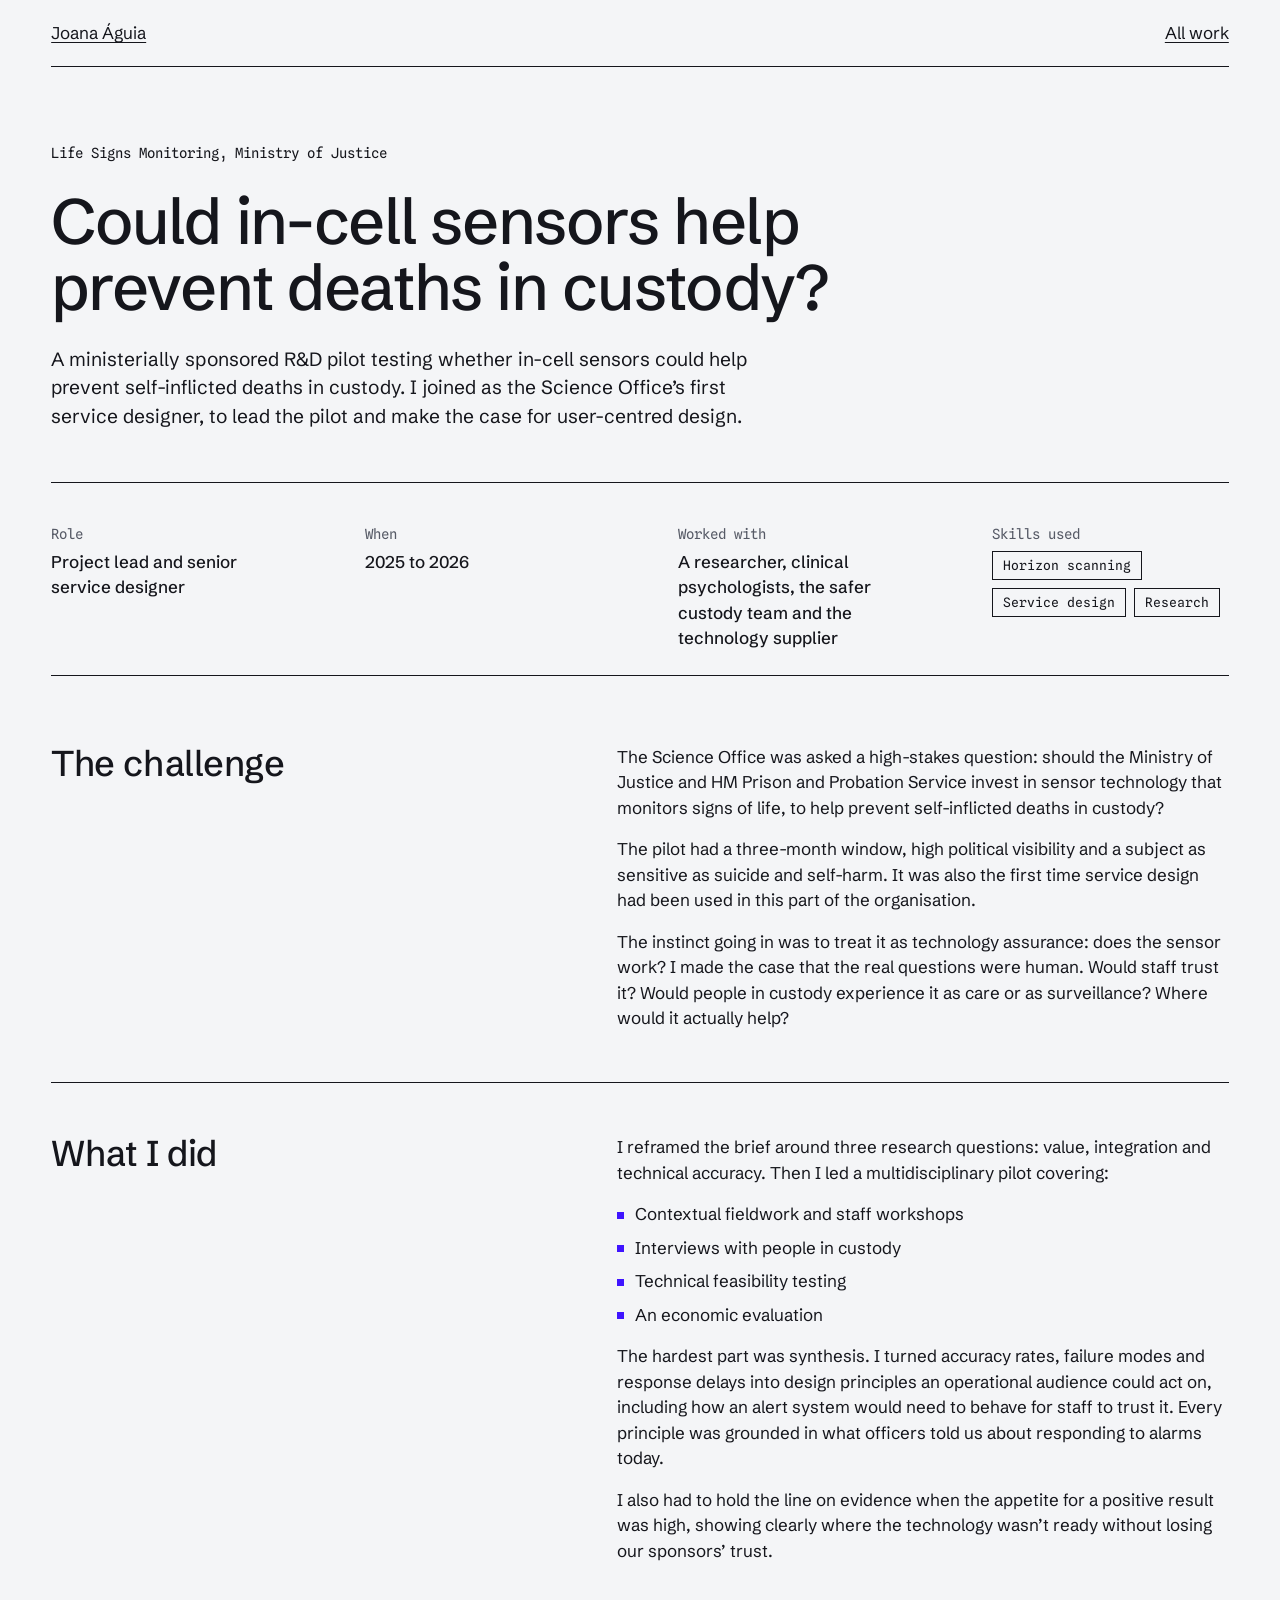
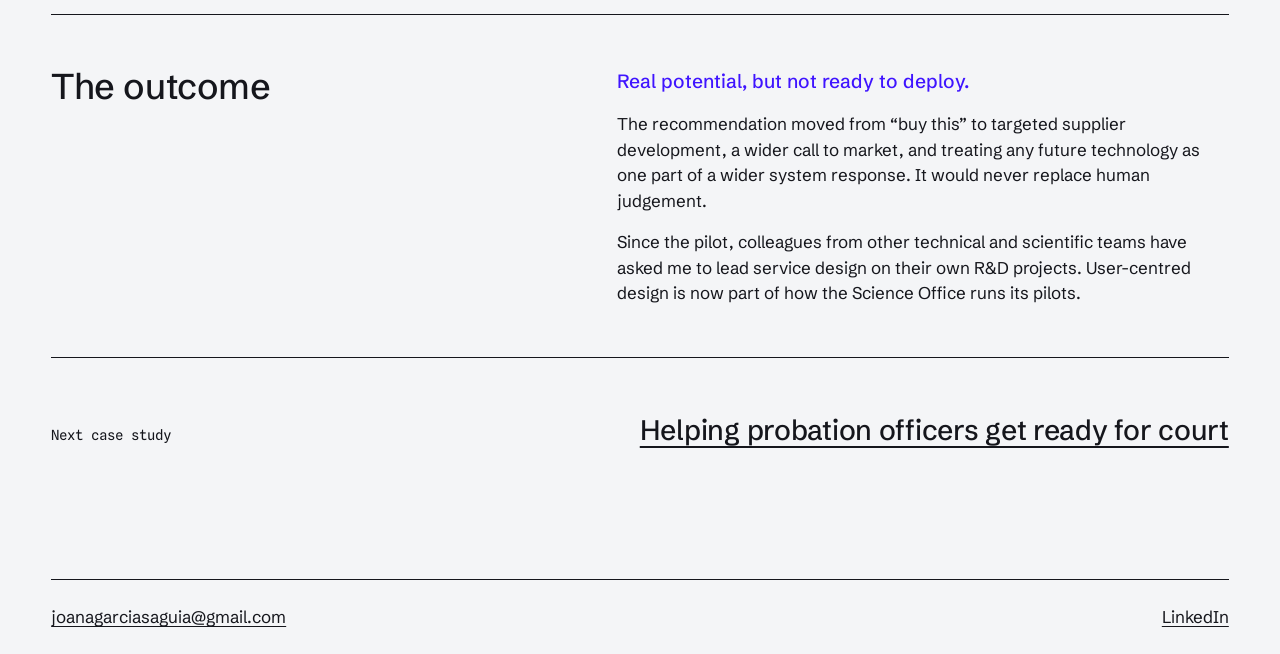
==== life-signs-monitoring.html @ 8d7de617 "Add case study pages and shared stylesheet Co-Authored-By: Claude Opus 5.5 <noreply@anthropic.com> C" ====
<!doctype html>
<html lang="en-GB">
<head>
<meta charset="utf-8">
<meta name="viewport" content="width=device-width, initial-scale=1">
<title>Could in-cell sensors help prevent deaths in custody? | Joana Águia</title>
<meta name="description" content="A ministerially sponsored R&amp;D pilot testing in-cell sensors, and the first service design project in the MoJ Science Office.">
<meta property="og:title" content="Could in-cell sensors help prevent deaths in custody?">
<meta property="og:description" content="A ministerially sponsored R&amp;D pilot testing in-cell sensors, and the first service design project in the MoJ Science Office.">
<meta property="og:type" content="article">
<link rel="icon" href="data:image/svg+xml,%3Csvg xmlns='http://www.w3.org/2000/svg' viewBox='0 0 32 32'%3E%3Crect width='32' height='32' fill='%233f14ff'/%3E%3Cpath d='M6 26 16 6l10 20' fill='none' stroke='white' stroke-width='3'/%3E%3C/svg%3E">
<link rel="preconnect" href="https://fonts.googleapis.com">
<link rel="preconnect" href="https://fonts.gstatic.com" crossorigin>
<link href="https://fonts.googleapis.com/css2?family=Schibsted+Grotesk:wght@400;500&family=Spline+Sans+Mono:wght@400&display=swap" rel="stylesheet">
<link rel="stylesheet" href="styles.css">
</head>
<body>
<div class="page">
  <nav class="cs-back" aria-label="Main">
    <a href="index.html" class="name">Joana Águia</a>
    <a href="index.html#work">All work</a>
  </nav>

  <main>
    <header class="cs-hero">
      <p class="mono">Life Signs Monitoring, Ministry of Justice</p>
      <h1>Could in-cell sensors help prevent deaths in custody?</h1>
      <p class="lede">A ministerially sponsored R&amp;D pilot testing whether in-cell sensors could help prevent self-inflicted deaths in custody. I joined as the Science Office’s first service designer, to lead the pilot and make the case for user-centred design.</p>
    </header>
    <dl class="facts">
      <div><dt>Role</dt><dd>Project lead and senior service designer</dd></div>
      <div><dt>When</dt><dd>2025 to 2026</dd></div>
      <div><dt>Worked with</dt><dd>A researcher, clinical psychologists, the safer custody team and the technology supplier</dd></div>
      <div><dt>Skills used</dt><dd><ul class="skills"><li>Horizon scanning</li><li>Service design</li><li>Research</li></ul></dd></div>
    </dl>
    <section class="cs-section">
      <h2>The challenge</h2>
      <div class="body">
        <p>The Science Office was asked a high-stakes question: should the Ministry of Justice and HM Prison and Probation Service invest in sensor technology that monitors signs of life, to help prevent self-inflicted deaths in custody?</p>
        <p>The pilot had a three-month window, high political visibility and a subject as sensitive as suicide and self-harm. It was also the first time service design had been used in this part of the organisation.</p>
        <p>The instinct going in was to treat it as technology assurance: does the sensor work? I made the case that the real questions were human. Would staff trust it? Would people in custody experience it as care or as surveillance? Where would it actually help?</p>
      </div>
    </section>
    <section class="cs-section">
      <h2>What I did</h2>
      <div class="body">
        <p>I reframed the brief around three research questions: value, integration and technical accuracy. Then I led a multidisciplinary pilot covering:</p>
        <ul>
          <li>Contextual fieldwork and staff workshops</li>
          <li>Interviews with people in custody</li>
          <li>Technical feasibility testing</li>
          <li>An economic evaluation</li>
        </ul>
        <p>The hardest part was synthesis. I turned accuracy rates, failure modes and response delays into design principles an operational audience could act on, including how an alert system would need to behave for staff to trust it. Every principle was grounded in what officers told us about responding to alarms today.</p>
        <p>I also had to hold the line on evidence when the appetite for a positive result was high, showing clearly where the technology wasn’t ready without losing our sponsors’ trust.</p>
      </div>
    </section>
    <section class="cs-section">
      <h2>The outcome</h2>
      <div class="body">
        <p class="result">Real potential, but not ready to deploy.</p>
        <p>The recommendation moved from “buy this” to targeted supplier development, a wider call to market, and treating any future technology as one part of a wider system response. It would never replace human judgement.</p>
        <p>Since the pilot, colleagues from other technical and scientific teams have asked me to lead service design on their own R&amp;D projects. User-centred design is now part of how the Science Office runs its pilots.</p>
      </div>
    </section>
  </main>

  <nav class="cs-next" aria-label="Next case study">
    <p class="mono">Next case study</p>
    <a href="prepare-a-case-for-sentence.html">Helping probation officers get ready for court</a>
  </nav>

  <footer id="contact">
    <a href="mailto:joanagarciasaguia@gmail.com">joanagarciasaguia@gmail.com</a>
    <a href="https://www.linkedin.com/in/joana-aguia">LinkedIn</a>
  </footer>
</div>
</body>
</html>
---- styles.css ----
/* Thin rules on a cool page and one purple accent. */
:root {
  color-scheme: light;
  --ink: #15161c;
  --muted: #565a66;
  --rule: #c3c6cf;
  --page: #f4f5f7;
  --accent: #3f14ff;
  --white: #ffffff;
  --sans: "Schibsted Grotesk", Arial, sans-serif;
  --mono: "Spline Sans Mono", "Courier New", monospace;
  --gap: clamp(32px, 6vw, 96px);
}
* { box-sizing: border-box; }
html { scroll-behavior: smooth; }
body {
  margin: 0;
  background: var(--page);
  color: var(--ink);
  font: 400 17px/1.5 var(--sans);
}
h1, h2, h3, p, ul, figure { margin: 0; }
ul { padding: 0; list-style: none; }
a { color: inherit; text-underline-offset: .2em; }
a:hover { color: var(--accent); }
:focus-visible { outline: 2px solid var(--accent); outline-offset: 2px; }

.page {
  padding-left: max(clamp(16px, 4vw, 56px), env(safe-area-inset-left, 0px));
  padding-right: max(clamp(16px, 4vw, 56px), env(safe-area-inset-right, 0px));
}
.skip { position: absolute; left: 16px; top: -4rem; background: var(--white); padding: 8px 12px; }
.skip:focus { top: 8px; }

nav.top, footer {
  display: flex; flex-wrap: wrap; justify-content: space-between; gap: 8px 32px;
  padding-block: 20px;
}
nav.top { border-bottom: 1px solid var(--ink); }
nav.top .name { font-weight: 500; }
nav.top ul { display: flex; gap: 24px; }

.hero {
  display: flex; flex-wrap: wrap; align-items: flex-end; gap: 24px var(--gap);
  padding-block: clamp(40px, 6vw, 80px) clamp(32px, 4vw, 56px);
  border-bottom: 1px solid var(--ink);
}
.hero-text { flex: 5 1 420px; min-width: 0; display: flex; flex-direction: column; gap: 24px; }
h1 {
  font-size: clamp(38px, 5vw, 72px); line-height: 1.04; font-weight: 500;
  letter-spacing: -.02em; text-wrap: balance;
}
.hero p { max-width: 34em; }
.horizons { flex: 4 1 340px; min-width: 0; }
.horizons svg { display: block; width: 100%; height: auto; font: 400 13px var(--mono); }
.horizons path { fill: none; stroke-width: 1.5; }
.horizons .axis { stroke: var(--ink); stroke-width: 1; }
.horizons .h1 { stroke: var(--ink); }
.horizons .h2 { stroke: #6b6f7c; }
.horizons .h3 { stroke: var(--accent); stroke-width: 2.5; }
.horizons text { fill: var(--ink); }
.horizons .t2 { fill: var(--muted); }
.horizons .t3 { fill: var(--accent); }
.horizons .h3 { stroke-dasharray: 700; stroke-dashoffset: 700; animation: draw 1.6s .2s cubic-bezier(.3,.7,.2,1) forwards; }
@keyframes draw { to { stroke-dashoffset: 0; } }
.mono { font: 400 14px/1.45 var(--mono); }

/* Lists */
.work article {
  display: flex; flex-wrap: wrap; gap: 12px var(--gap);
  padding-block: clamp(24px, 3vw, 40px);
  border-bottom: 1px solid var(--ink);
}
.work h2, .section-title {
  font-size: clamp(26px, 2.8vw, 40px); line-height: 1.1; font-weight: 500; letter-spacing: -.012em;
}
.work h2 { flex: 5 1 380px; min-width: 0; text-wrap: balance; }
.work .info { flex: 6 1 480px; min-width: 0; display: flex; flex-direction: column; gap: 8px; max-width: 42em; }
.work .result { font-weight: 500; color: var(--accent); }
.skills { display: flex; flex-wrap: wrap; gap: 8px; margin-top: 8px; }
.skills li { font: 400 13px/1 var(--mono); padding: 7px 10px; border: 1px solid var(--ink); }

.block { padding-top: clamp(40px, 6vw, 80px); }
.section-title { margin-bottom: 24px; }
.row {
  display: flex; flex-wrap: wrap; gap: 2px 24px;
  padding-block: 12px;
  border-top: 1px solid var(--rule);
}
.row > :first-child { flex: 1 1 200px; min-width: 0; line-height: 1.7; }
.row > :nth-child(2) { flex: 3 1 320px; min-width: 0; font-size: 17px; font-weight: 500; }
.row > :nth-child(3) { flex: 3 1 320px; min-width: 0; }

footer { margin-top: clamp(40px, 6vw, 80px); border-top: 1px solid var(--ink); padding-block: 24px; }
footer a { overflow-wrap: anywhere; }

@media (prefers-reduced-motion: reduce) {
  html { scroll-behavior: auto; }
  .horizons .h3 { animation: none; stroke-dashoffset: 0; }
}
@media (max-width: 600px) { .horizons svg { font-size: 19px; } }
/* Case study pages */
.work h2 a { text-decoration: none; }
.work h2 a:hover { color: var(--accent); text-decoration: underline; text-decoration-thickness: 1px; }
.read-more { font-weight: 500; margin-top: 6px; }

.cs-back { padding-block: 20px; border-bottom: 1px solid var(--ink); display: flex; flex-wrap: wrap; justify-content: space-between; gap: 8px 32px; }
.cs-hero { padding-block: clamp(40px, 6vw, 80px) clamp(32px, 4vw, 56px); display: flex; flex-direction: column; gap: 24px; border-bottom: 1px solid var(--ink); }
.cs-hero h1 { max-width: 16em; }
.cs-hero .lede { font-size: clamp(18px, 1.5vw, 21px); max-width: 38em; }
.facts { display: grid; grid-template-columns: repeat(auto-fit, minmax(min(100%, 220px), 1fr)); gap: 20px var(--gap); padding-block: 24px; border-bottom: 1px solid var(--ink); }
.facts dt { font: 400 14px/1.45 var(--mono); color: var(--muted); }
.facts dd { margin: 4px 0 0; font-weight: 500; }
.facts .skills { margin-top: 6px; }
.cs-section { display: flex; flex-wrap: wrap; gap: 12px var(--gap); padding-block: clamp(32px, 4vw, 56px); border-bottom: 1px solid var(--ink); }
.cs-section h2 { flex: 5 1 380px; min-width: 0; font-size: clamp(26px, 2.8vw, 40px); line-height: 1.1; font-weight: 500; letter-spacing: -.012em; }
.cs-section .body { flex: 6 1 480px; min-width: 0; max-width: 42em; display: flex; flex-direction: column; gap: 16px; }
.cs-section .body ul { display: flex; flex-direction: column; gap: 8px; }
.cs-section .body li { padding-left: 18px; position: relative; }
.cs-section .body li::before { content: ""; position: absolute; left: 0; top: .62em; width: 7px; height: 7px; background: var(--accent); }
.cs-section .body .result { font-weight: 500; color: var(--accent); font-size: clamp(18px, 1.5vw, 21px); }
.cs-next { display: flex; flex-wrap: wrap; justify-content: space-between; align-items: baseline; gap: 8px 32px; padding-block: clamp(32px, 4vw, 56px); }
.cs-next a { font-size: clamp(22px, 2.2vw, 30px); font-weight: 500; letter-spacing: -.01em; }
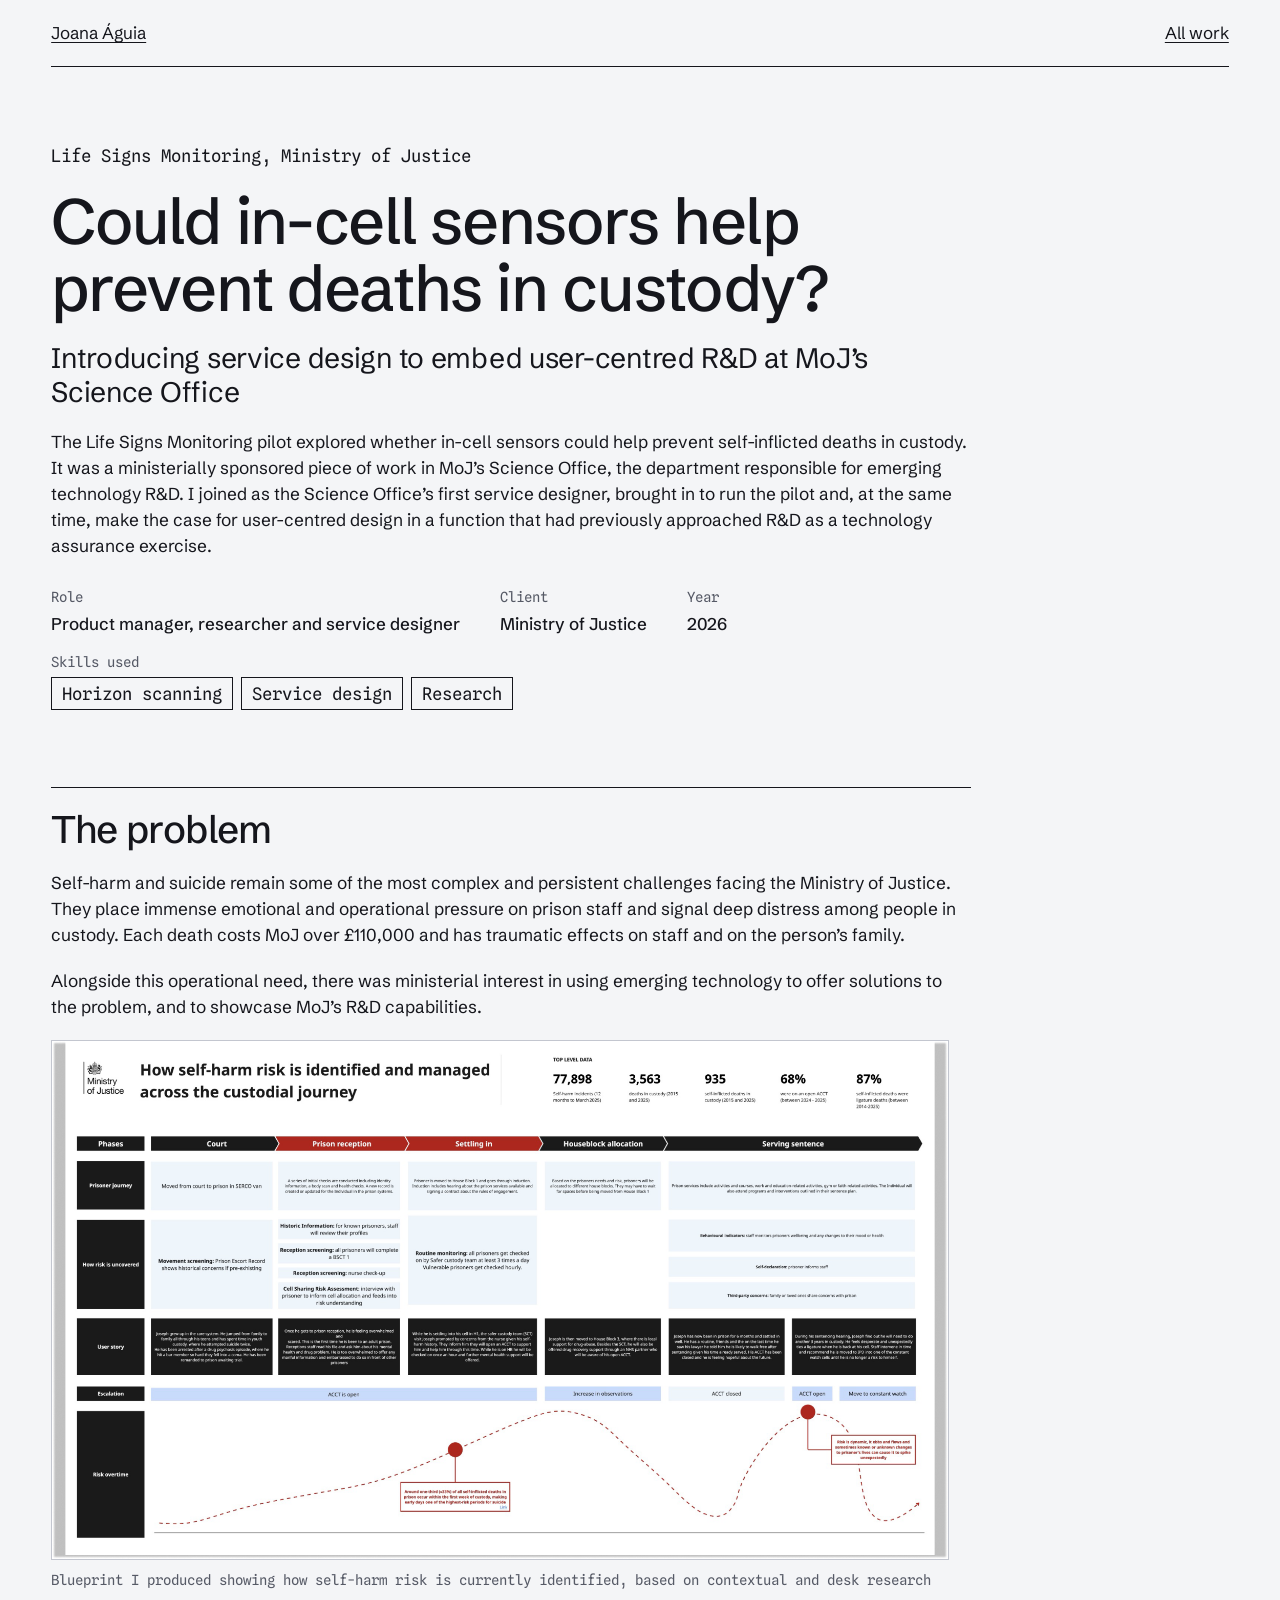
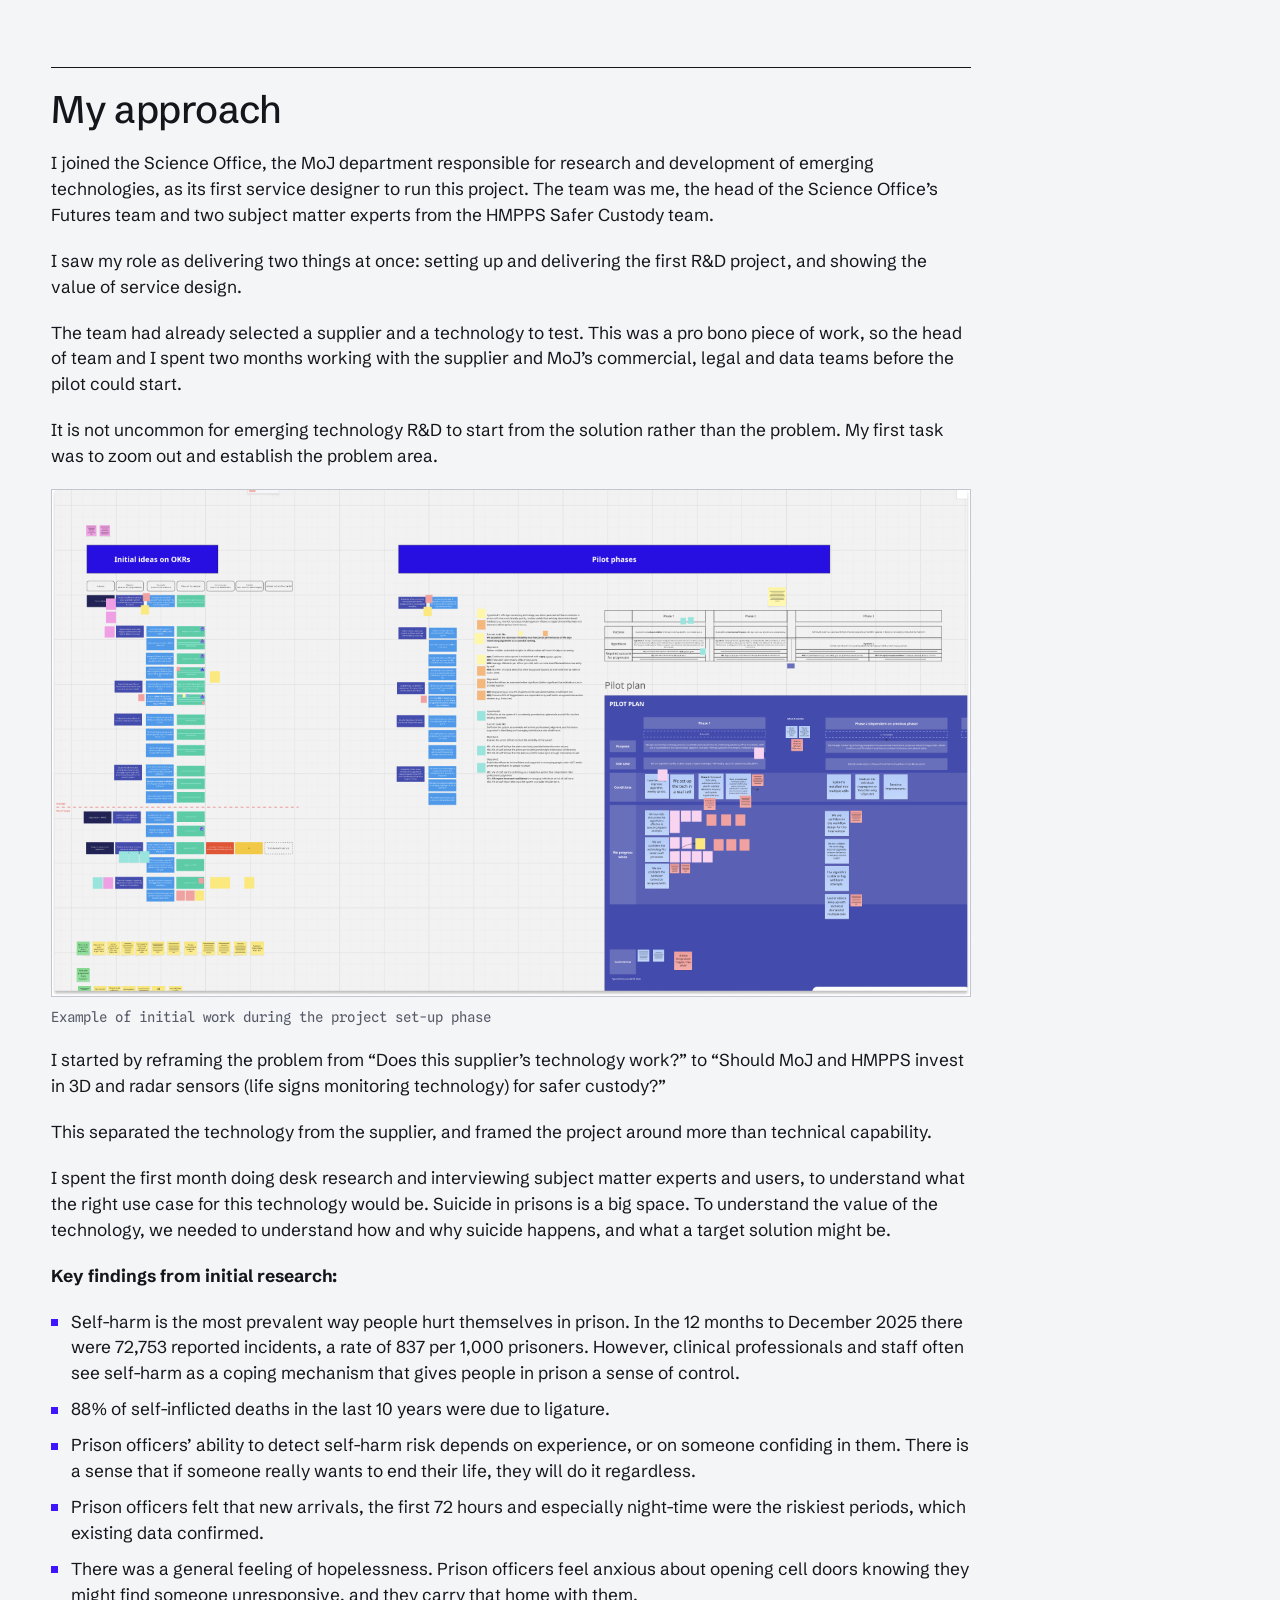
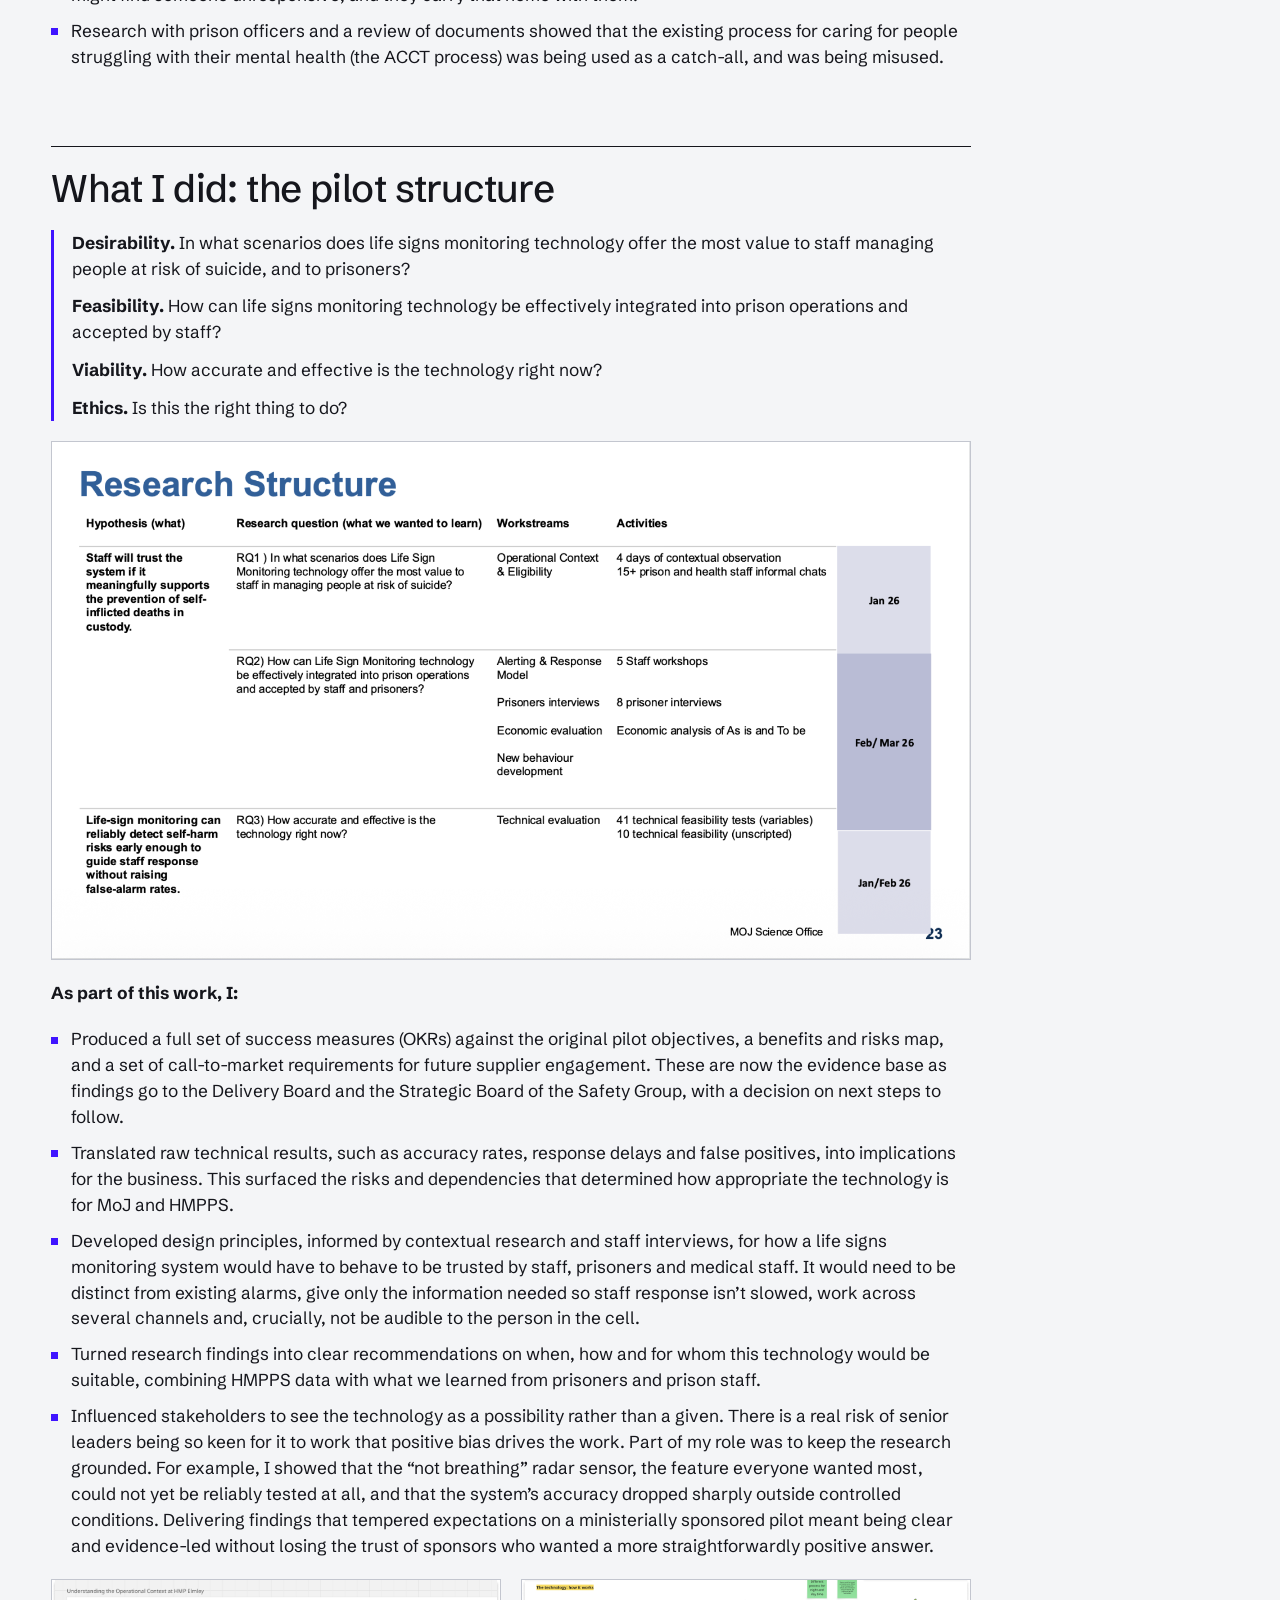
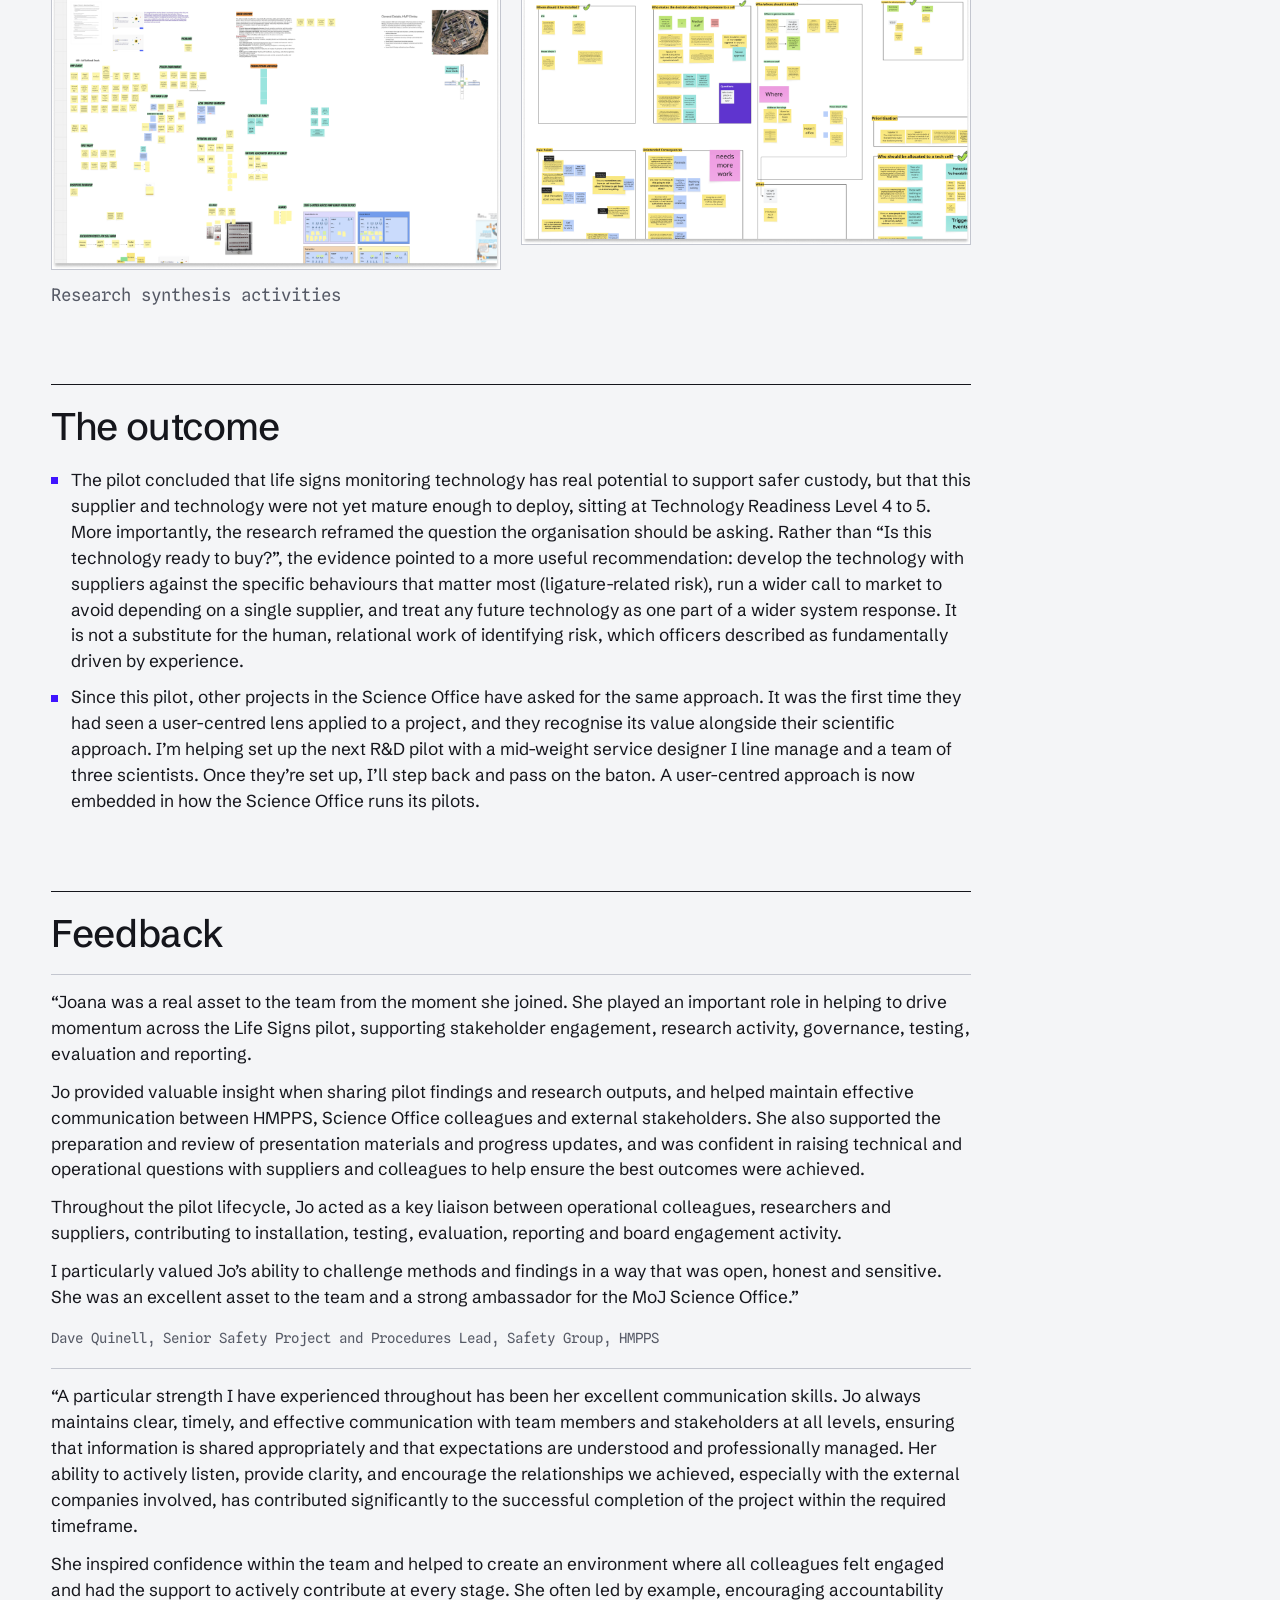
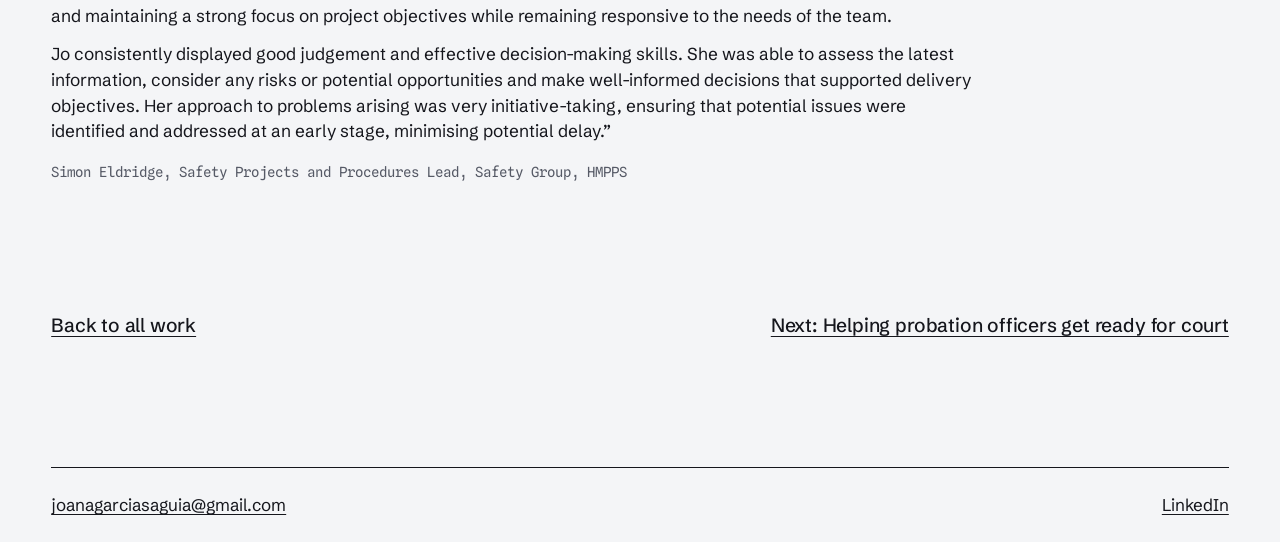
==== commit 56e64e89: "Add Life Signs Monitoring case study and update homepage line Co-Authored-By: Claude Opus 5.5 <norep" ====
--- a/life-signs-monitoring.html
+++ b/life-signs-monitoring.html
@@ -4,9 +4,9 @@
 <meta charset="utf-8">
 <meta name="viewport" content="width=device-width, initial-scale=1">
 <title>Could in-cell sensors help prevent deaths in custody? | Joana Águia</title>
-<meta name="description" content="A ministerially sponsored R&amp;D pilot testing in-cell sensors, and the first service design project in the MoJ Science Office.">
+<meta name="description" content="Introducing service design to embed user-centred R&D at the Ministry of Justice’s Science Office, through the Life Signs Monitoring pilot.">
 <meta property="og:title" content="Could in-cell sensors help prevent deaths in custody?">
-<meta property="og:description" content="A ministerially sponsored R&amp;D pilot testing in-cell sensors, and the first service design project in the MoJ Science Office.">
+<meta property="og:description" content="Introducing service design to embed user-centred R&D at MoJ’s Science Office.">
 <meta property="og:type" content="article">
 <link rel="icon" href="data:image/svg+xml,%3Csvg xmlns='http://www.w3.org/2000/svg' viewBox='0 0 32 32'%3E%3Crect width='32' height='32' fill='%233f14ff'/%3E%3Cpath d='M6 26 16 6l10 20' fill='none' stroke='white' stroke-width='3'/%3E%3C/svg%3E">
 <link rel="preconnect" href="https://fonts.googleapis.com">
@@ -21,53 +21,113 @@
     <a href="index.html#work">All work</a>
   </nav>
 
-  <main>
-    <header class="cs-hero">
+  <main class="flow">
+    <header class="flow-intro">
       <p class="mono">Life Signs Monitoring, Ministry of Justice</p>
       <h1>Could in-cell sensors help prevent deaths in custody?</h1>
-      <p class="lede">A ministerially sponsored R&amp;D pilot testing whether in-cell sensors could help prevent self-inflicted deaths in custody. I joined as the Science Office’s first service designer, to lead the pilot and make the case for user-centred design.</p>
+      <p class="subtitle">Introducing service design to embed user-centred R&amp;D at MoJ’s Science Office</p>
+      <p>The Life Signs Monitoring pilot explored whether in-cell sensors could help prevent self-inflicted deaths in custody. It was a ministerially sponsored piece of work in MoJ’s Science Office, the department responsible for emerging technology R&amp;D. I joined as the Science Office’s first service designer, brought in to run the pilot and, at the same time, make the case for user-centred design in a function that had previously approached R&amp;D as a technology assurance exercise.</p>
+      <dl class="flow-facts">
+        <div><dt>Role</dt><dd>Product manager, researcher and service designer</dd></div>
+        <div><dt>Client</dt><dd>Ministry of Justice</dd></div>
+        <div><dt>Year</dt><dd>2026</dd></div>
+        <div><dt>Skills used</dt><dd><ul class="skills"><li>Horizon scanning</li><li>Service design</li><li>Research</li></ul></dd></div>
+      </dl>
     </header>
-    <dl class="facts">
-      <div><dt>Role</dt><dd>Project lead and senior service designer</dd></div>
-      <div><dt>When</dt><dd>2025 to 2026</dd></div>
-      <div><dt>Worked with</dt><dd>A researcher, clinical psychologists, the safer custody team and the technology supplier</dd></div>
-      <div><dt>Skills used</dt><dd><ul class="skills"><li>Horizon scanning</li><li>Service design</li><li>Research</li></ul></dd></div>
-    </dl>
-    <section class="cs-section">
-      <h2>The challenge</h2>
-      <div class="body">
-        <p>The Science Office was asked a high-stakes question: should the Ministry of Justice and HM Prison and Probation Service invest in sensor technology that monitors signs of life, to help prevent self-inflicted deaths in custody?</p>
-        <p>The pilot had a three-month window, high political visibility and a subject as sensitive as suicide and self-harm. It was also the first time service design had been used in this part of the organisation.</p>
-        <p>The instinct going in was to treat it as technology assurance: does the sensor work? I made the case that the real questions were human. Would staff trust it? Would people in custody experience it as care or as surveillance? Where would it actually help?</p>
+
+    <section>
+      <h2>The problem</h2>
+      <p>Self-harm and suicide remain some of the most complex and persistent challenges facing the Ministry of Justice. They place immense emotional and operational pressure on prison staff and signal deep distress among people in custody. Each death costs MoJ over £110,000 and has traumatic effects on staff and on the person’s family.</p>
+      <p>Alongside this operational need, there was ministerial interest in using emerging technology to offer solutions to the problem, and to showcase MoJ’s R&amp;D capabilities.</p>
+      <figure class="cs-figure">
+        <a href="images/life-signs/risk-blueprint.png"><img src="images/life-signs/risk-blueprint.png" width="1750" height="1012" alt="A service blueprint titled How self-harm risk is identified and managed across the custodial journey. It follows five phases, from court to serving a sentence, with rows for the prisoner journey, how risk is uncovered, a user story, escalation and a curve showing how risk rises and falls over time. Headline figures include 77,898 self-harm incidents in a year and 87% of self-inflicted deaths being ligature deaths."></a>
+        <figcaption>Blueprint I produced showing how self-harm risk is currently identified, based on contextual and desk research</figcaption>
+      </figure>
+    </section>
+
+    <section>
+      <h2>My approach</h2>
+      <p>I joined the Science Office, the MoJ department responsible for research and development of emerging technologies, as its first service designer to run this project. The team was me, the head of the Science Office’s Futures team and two subject matter experts from the HMPPS Safer Custody team.</p>
+      <p>I saw my role as delivering two things at once: setting up and delivering the first R&amp;D project, and showing the value of service design.</p>
+      <p>The team had already selected a supplier and a technology to test. This was a pro bono piece of work, so the head of team and I spent two months working with the supplier and MoJ’s commercial, legal and data teams before the pilot could start.</p>
+      <p>It is not uncommon for emerging technology R&amp;D to start from the solution rather than the problem. My first task was to zoom out and establish the problem area.</p>
+      <figure class="cs-figure">
+        <a href="images/life-signs/project-setup.png"><img src="images/life-signs/project-setup.png" width="1378" height="759" loading="lazy" alt="A Miro board with early ideas on OKRs, the pilot phases set out as purpose, hypothesis and required outcomes, and a pilot plan on a blue background."></a>
+        <figcaption>Example of initial work during the project set-up phase</figcaption>
+      </figure>
+      <p>I started by reframing the problem from “Does this supplier’s technology work?” to “Should MoJ and HMPPS invest in 3D and radar sensors (life signs monitoring technology) for safer custody?”</p>
+      <p>This separated the technology from the supplier, and framed the project around more than technical capability.</p>
+      <p>I spent the first month doing desk research and interviewing subject matter experts and users, to understand what the right use case for this technology would be. Suicide in prisons is a big space. To understand the value of the technology, we needed to understand how and why suicide happens, and what a target solution might be.</p>
+      <p><strong>Key findings from initial research:</strong></p>
+      <ul class="squares">
+        <li>Self-harm is the most prevalent way people hurt themselves in prison. In the 12 months to December 2025 there were 72,753 reported incidents, a rate of 837 per 1,000 prisoners. However, clinical professionals and staff often see self-harm as a coping mechanism that gives people in prison a sense of control.</li>
+        <li>88% of self-inflicted deaths in the last 10 years were due to ligature.</li>
+        <li>Prison officers’ ability to detect self-harm risk depends on experience, or on someone confiding in them. There is a sense that if someone really wants to end their life, they will do it regardless.</li>
+        <li>Prison officers felt that new arrivals, the first 72 hours and especially night-time were the riskiest periods, which existing data confirmed.</li>
+        <li>There was a general feeling of hopelessness. Prison officers feel anxious about opening cell doors knowing they might find someone unresponsive, and they carry that home with them.</li>
+        <li>Research with prison officers and a review of documents showed that the existing process for caring for people struggling with their mental health (the ACCT process) was being used as a catch-all, and was being misused.</li>
+      </ul>
+    </section>
+
+    <section>
+      <h2>What I did: the pilot structure</h2>
+      <div class="pillars">
+        <p><strong>Desirability.</strong> In what scenarios does life signs monitoring technology offer the most value to staff managing people at risk of suicide, and to prisoners?</p>
+        <p><strong>Feasibility.</strong> How can life signs monitoring technology be effectively integrated into prison operations and accepted by staff?</p>
+        <p><strong>Viability.</strong> How accurate and effective is the technology right now?</p>
+        <p><strong>Ethics.</strong> Is this the right thing to do?</p>
       </div>
+      <figure class="cs-figure">
+        <a href="images/life-signs/research-structure.png"><img src="images/life-signs/research-structure.png" width="1633" height="920" loading="lazy" alt="A slide titled Research Structure, mapping two hypotheses to three research questions, workstreams and activities. Activities included 4 days of contextual observation, 15 or more informal chats with prison and health staff, 5 staff workshops, 8 prisoner interviews, an economic analysis and 51 technical feasibility tests, running from January to March 2026."></a>
+      </figure>
+      <p><strong>As part of this work, I:</strong></p>
+      <ul class="squares">
+        <li>Produced a full set of success measures (OKRs) against the original pilot objectives, a benefits and risks map, and a set of call-to-market requirements for future supplier engagement. These are now the evidence base as findings go to the Delivery Board and the Strategic Board of the Safety Group, with a decision on next steps to follow.</li>
+        <li>Translated raw technical results, such as accuracy rates, response delays and false positives, into implications for the business. This surfaced the risks and dependencies that determined how appropriate the technology is for MoJ and HMPPS.</li>
+        <li>Developed design principles, informed by contextual research and staff interviews, for how a life signs monitoring system would have to behave to be trusted by staff, prisoners and medical staff. It would need to be distinct from existing alarms, give only the information needed so staff response isn’t slowed, work across several channels and, crucially, not be audible to the person in the cell.</li>
+        <li>Turned research findings into clear recommendations on when, how and for whom this technology would be suitable, combining HMPPS data with what we learned from prisoners and prison staff.</li>
+        <li>Influenced stakeholders to see the technology as a possibility rather than a given. There is a real risk of senior leaders being so keen for it to work that positive bias drives the work. Part of my role was to keep the research grounded. For example, I showed that the “not breathing” radar sensor, the feature everyone wanted most, could not yet be reliably tested at all, and that the system’s accuracy dropped sharply outside controlled conditions. Delivering findings that tempered expectations on a ministerially sponsored pilot meant being clear and evidence-led without losing the trust of sponsors who wanted a more straightforwardly positive answer.</li>
+      </ul>
+      <div class="figure-pair">
+        <figure class="cs-figure">
+          <a href="images/life-signs/synthesis-operational-context.png"><img src="images/life-signs/synthesis-operational-context.png" width="623" height="402" loading="lazy" alt="A research board titled Understanding the operational context, with clusters of sticky notes about self-harm, night shifts, escalation and house blocks."></a>
+        </figure>
+        <figure class="cs-figure">
+          <a href="images/life-signs/synthesis-technology.png"><img src="images/life-signs/synthesis-technology.png" width="679" height="401" loading="lazy" alt="A research board titled The technology: how it works, with sections on where it should be installed, who decides on moving someone, who it should notify, pain points and unintended consequences."></a>
+        </figure>
+      </div>
+      <p class="mono figure-note">Research synthesis activities</p>
     </section>
-    <section class="cs-section">
-      <h2>What I did</h2>
-      <div class="body">
-        <p>I reframed the brief around three research questions: value, integration and technical accuracy. Then I led a multidisciplinary pilot covering:</p>
-        <ul>
-          <li>Contextual fieldwork and staff workshops</li>
-          <li>Interviews with people in custody</li>
-          <li>Technical feasibility testing</li>
-          <li>An economic evaluation</li>
-        </ul>
-        <p>The hardest part was synthesis. I turned accuracy rates, failure modes and response delays into design principles an operational audience could act on, including how an alert system would need to behave for staff to trust it. Every principle was grounded in what officers told us about responding to alarms today.</p>
-        <p>I also had to hold the line on evidence when the appetite for a positive result was high, showing clearly where the technology wasn’t ready without losing our sponsors’ trust.</p>
-      </div>
+
+    <section>
+      <h2>The outcome</h2>
+      <ul class="squares">
+        <li>The pilot concluded that life signs monitoring technology has real potential to support safer custody, but that this supplier and technology were not yet mature enough to deploy, sitting at Technology Readiness Level 4 to 5. More importantly, the research reframed the question the organisation should be asking. Rather than “Is this technology ready to buy?”, the evidence pointed to a more useful recommendation: develop the technology with suppliers against the specific behaviours that matter most (ligature-related risk), run a wider call to market to avoid depending on a single supplier, and treat any future technology as one part of a wider system response. It is not a substitute for the human, relational work of identifying risk, which officers described as fundamentally driven by experience.</li>
+        <li>Since this pilot, other projects in the Science Office have asked for the same approach. It was the first time they had seen a user-centred lens applied to a project, and they recognise its value alongside their scientific approach. I’m helping set up the next R&amp;D pilot with a mid-weight service designer I line manage and a team of three scientists. Once they’re set up, I’ll step back and pass on the baton. A user-centred approach is now embedded in how the Science Office runs its pilots.</li>
+      </ul>
     </section>
-    <section class="cs-section">
-      <h2>The outcome</h2>
-      <div class="body">
-        <p class="result">Real potential, but not ready to deploy.</p>
-        <p>The recommendation moved from “buy this” to targeted supplier development, a wider call to market, and treating any future technology as one part of a wider system response. It would never replace human judgement.</p>
-        <p>Since the pilot, colleagues from other technical and scientific teams have asked me to lead service design on their own R&amp;D projects. User-centred design is now part of how the Science Office runs its pilots.</p>
-      </div>
+
+    <section>
+      <h2>Feedback</h2>
+      <blockquote class="quote">
+        <p>“Joana was a real asset to the team from the moment she joined. She played an important role in helping to drive momentum across the Life Signs pilot, supporting stakeholder engagement, research activity, governance, testing, evaluation and reporting.</p>
+        <p>Jo provided valuable insight when sharing pilot findings and research outputs, and helped maintain effective communication between HMPPS, Science Office colleagues and external stakeholders. She also supported the preparation and review of presentation materials and progress updates, and was confident in raising technical and operational questions with suppliers and colleagues to help ensure the best outcomes were achieved.</p>
+        <p>Throughout the pilot lifecycle, Jo acted as a key liaison between operational colleagues, researchers and suppliers, contributing to installation, testing, evaluation, reporting and board engagement activity.</p>
+        <p>I particularly valued Jo’s ability to challenge methods and findings in a way that was open, honest and sensitive. She was an excellent asset to the team and a strong ambassador for the MoJ Science Office.”</p>
+        <cite>Dave Quinell, Senior Safety Project and Procedures Lead, Safety Group, HMPPS</cite>
+      </blockquote>
+      <blockquote class="quote">
+        <p>“A particular strength I have experienced throughout has been her excellent communication skills. Jo always maintains clear, timely, and effective communication with team members and stakeholders at all levels, ensuring that information is shared appropriately and that expectations are understood and professionally managed. Her ability to actively listen, provide clarity, and encourage the relationships we achieved, especially with the external companies involved, has contributed significantly to the successful completion of the project within the required timeframe.</p>
+        <p>She inspired confidence within the team and helped to create an environment where all colleagues felt engaged and had the support to actively contribute at every stage. She often led by example, encouraging accountability and maintaining a strong focus on project objectives while remaining responsive to the needs of the team.</p>
+        <p>Jo consistently displayed good judgement and effective decision-making skills. She was able to assess the latest information, consider any risks or potential opportunities and make well-informed decisions that supported delivery objectives. Her approach to problems arising was very initiative-taking, ensuring that potential issues were identified and addressed at an early stage, minimising potential delay.”</p>
+        <cite>Simon Eldridge, Safety Projects and Procedures Lead, Safety Group, HMPPS</cite>
+      </blockquote>
     </section>
   </main>
 
   <nav class="cs-next" aria-label="Next case study">
-    <p class="mono">Next case study</p>
-    <a href="prepare-a-case-for-sentence.html">Helping probation officers get ready for court</a>
+    <a href="index.html#work">Back to all work</a>
+    <a href="prepare-a-case-for-sentence.html">Next: Helping probation officers get ready for court</a>
   </nav>
 
   <footer id="contact">
@@ -75,5 +135,30 @@
     <a href="https://www.linkedin.com/in/joana-aguia">LinkedIn</a>
   </footer>
 </div>
+
+<dialog class="lightbox" id="lightbox" aria-label="Enlarged image">
+  <button type="button" class="lightbox-close" aria-label="Close image">×</button>
+  <img alt="">
+  <p class="lightbox-caption mono"></p>
+</dialog>
+<script>
+(function () {
+  var box = document.getElementById('lightbox');
+  if (!box || !box.showModal) return; // older browsers just open the image
+  var img = box.querySelector('img'), cap = box.querySelector('.lightbox-caption');
+  document.querySelectorAll('.cs-figure a').forEach(function (a) {
+    a.addEventListener('click', function (e) {
+      e.preventDefault();
+      var fc = a.closest('figure').querySelector('figcaption');
+      img.src = a.getAttribute('href'); img.alt = a.querySelector('img').alt;
+      cap.textContent = fc ? fc.textContent : '';
+      box.showModal();
+    });
+  });
+  box.querySelector('.lightbox-close').addEventListener('click', function () { box.close(); });
+  box.addEventListener('click', function (e) { if (e.target === box) box.close(); });
+  box.addEventListener('close', function () { img.removeAttribute('src'); });
+})();
+</script>
 </body>
 </html>
--- a/styles.css
+++ b/styles.css
@@ -121,3 +121,68 @@
 .cs-section .body .result { font-weight: 500; color: var(--accent); font-size: clamp(18px, 1.5vw, 21px); }
 .cs-next { display: flex; flex-wrap: wrap; justify-content: space-between; align-items: baseline; gap: 8px 32px; padding-block: clamp(32px, 4vw, 56px); }
 .cs-next a { font-size: clamp(22px, 2.2vw, 30px); font-weight: 500; letter-spacing: -.01em; }
+/* Case study figures and callouts */
+.cs-figure { flex: 1 1 100%; min-width: 0; display: flex; flex-direction: column; gap: 10px; }
+.cs-figure img { display: block; width: auto; max-width: min(100%, 680px); max-height: 460px; object-fit: contain; cursor: zoom-in; height: auto; border: 1px solid var(--rule); background: var(--white); }
+.cs-figure figcaption { font: 400 14px/1.45 var(--mono); color: var(--muted); }
+.cs-figure a { display: block; }
+.cs-figure.hero-shot { padding-block: clamp(24px, 3vw, 40px) 0; border-bottom: 0; }
+.figure-row { flex: 1 1 100%; display: grid; grid-template-columns: repeat(auto-fit, minmax(min(100%, 300px), 1fr)); gap: 20px; align-items: start; }
+.figure-row.three { grid-template-columns: repeat(auto-fit, minmax(min(100%, 220px), 1fr)); }
+.callout { border-left: 3px solid var(--accent); padding: 4px 0 4px 18px; font-size: clamp(19px, 1.6vw, 22px); font-weight: 500; }
+.callout .label { display: block; font: 400 14px/1.45 var(--mono); color: var(--muted); font-weight: 400; margin-bottom: 4px; }
+.cs-section .body ol { padding-left: 1.4em; display: flex; flex-direction: column; gap: 8px; }
+.quote { margin: 0; border-top: 1px solid var(--rule); padding-top: 14px; }
+.quote p { font-size: clamp(18px, 1.5vw, 21px); }
+.quote cite { display: block; margin-top: 6px; font: 400 14px/1.45 var(--mono); font-style: normal; color: var(--muted); }
+.cs-section .spacer { flex: 5 1 380px; min-width: 0; }
+@media (max-width: 900px) { .cs-section .spacer { display: none; } }
+.figure-row .cs-figure img { max-height: 340px; }
+.figure-row.three .cs-figure img { max-height: 280px; }
+.cs-figure.hero-shot img { max-width: min(100%, 860px); max-height: 600px; }
+
+/* Enlarged image overlay */
+.lightbox { padding: 0; border: 0; background: transparent; max-width: none; max-height: none; width: 100%; height: 100%; }
+.lightbox::backdrop { background: rgba(21, 22, 28, .88); }
+.lightbox[open] { display: flex; flex-direction: column; align-items: center; justify-content: center; gap: 12px; }
+.lightbox img { max-width: calc(100vw - 32px); max-height: calc(100vh - 120px); background: var(--white); }
+.lightbox-caption { color: var(--white); text-align: center; padding-inline: 16px; }
+.lightbox-close {
+  position: fixed; top: max(12px, env(safe-area-inset-top, 0px)); right: max(12px, env(safe-area-inset-right, 0px));
+  width: 48px; height: 48px; border: 1px solid var(--white); background: var(--ink); color: var(--white);
+  font: 400 30px/1 var(--sans); cursor: pointer;
+}
+.lightbox-close:hover { background: var(--accent); }
+.lightbox-close:focus-visible { outline: 3px solid var(--white); outline-offset: 2px; }
+
+/* Single-column case study layout, following the Figma file */
+.flow { max-width: 920px; display: flex; flex-direction: column; gap: clamp(48px, 6vw, 80px); padding-block: clamp(40px, 6vw, 80px); }
+.flow section, .flow-intro { display: flex; flex-direction: column; gap: 20px; }
+.flow p, .flow li { font-size: clamp(17px, 1.35vw, 19px); }
+.flow h1 { max-width: 16em; }
+.flow .subtitle { font-size: clamp(22px, 2.2vw, 32px); line-height: 1.2; letter-spacing: -.01em; }
+.flow h2 { font-size: clamp(28px, 3vw, 44px); line-height: 1.1; font-weight: 500; letter-spacing: -.015em; padding-top: 20px; border-top: 1px solid var(--ink); }
+.flow h3 { font-size: clamp(20px, 1.8vw, 24px); font-weight: 500; margin-top: 12px; }
+.flow-facts { display: flex; flex-wrap: wrap; gap: 16px 40px; margin: 8px 0 0; }
+.flow-facts dt { font: 400 14px/1.45 var(--mono); color: var(--muted); }
+.flow-facts dd { margin: 4px 0 0; font-weight: 500; }
+.flow-facts .skills { margin-top: 2px; }
+.flow .hmw { font-style: italic; font-weight: 500; }
+.hypothesis { text-align: center; border-block: 1px solid var(--accent); padding: 20px clamp(8px, 4vw, 48px); }
+.hypothesis .label { font-weight: 500; color: var(--accent); margin-bottom: 6px; }
+.squares { display: flex; flex-direction: column; gap: 10px; }
+.squares li { padding-left: 20px; position: relative; }
+.squares li::before { content: ""; position: absolute; left: 0; top: .6em; width: 7px; height: 7px; background: var(--accent); }
+.flow .cs-figure img { max-width: 100%; max-height: 520px; }
+.flow .cs-figure.centre { align-items: center; }
+.flow .cs-figure.centre img { max-height: 640px; }
+.figure-pair, .explorations { display: grid; grid-template-columns: repeat(auto-fit, minmax(min(100%, 280px), 1fr)); gap: 20px; align-items: start; }
+.figure-pair .cs-figure img { max-height: 320px; }
+.exploration-set { display: grid; grid-template-columns: 1fr 1fr; gap: 12px; }
+.exploration-set a:last-child { grid-column: 1 / -1; justify-self: center; width: 60%; }
+.explorations .cs-figure img { max-height: 420px; box-shadow: 0 4px 4px rgba(21, 22, 28, .2); }
+.cs-next a { font-size: clamp(17px, 1.5vw, 20px); }
+.pillars { display: flex; flex-direction: column; gap: 12px; border-left: 3px solid var(--accent); padding-left: 18px; }
+.figure-note { color: var(--muted); margin-top: -8px; }
+.quote { display: flex; flex-direction: column; gap: 12px; }
+.image-missing { display: grid; place-items: center; min-height: 240px; border: 1px dashed var(--muted); color: var(--muted); font: 400 14px/1.45 var(--mono); padding: 16px; text-align: center; }
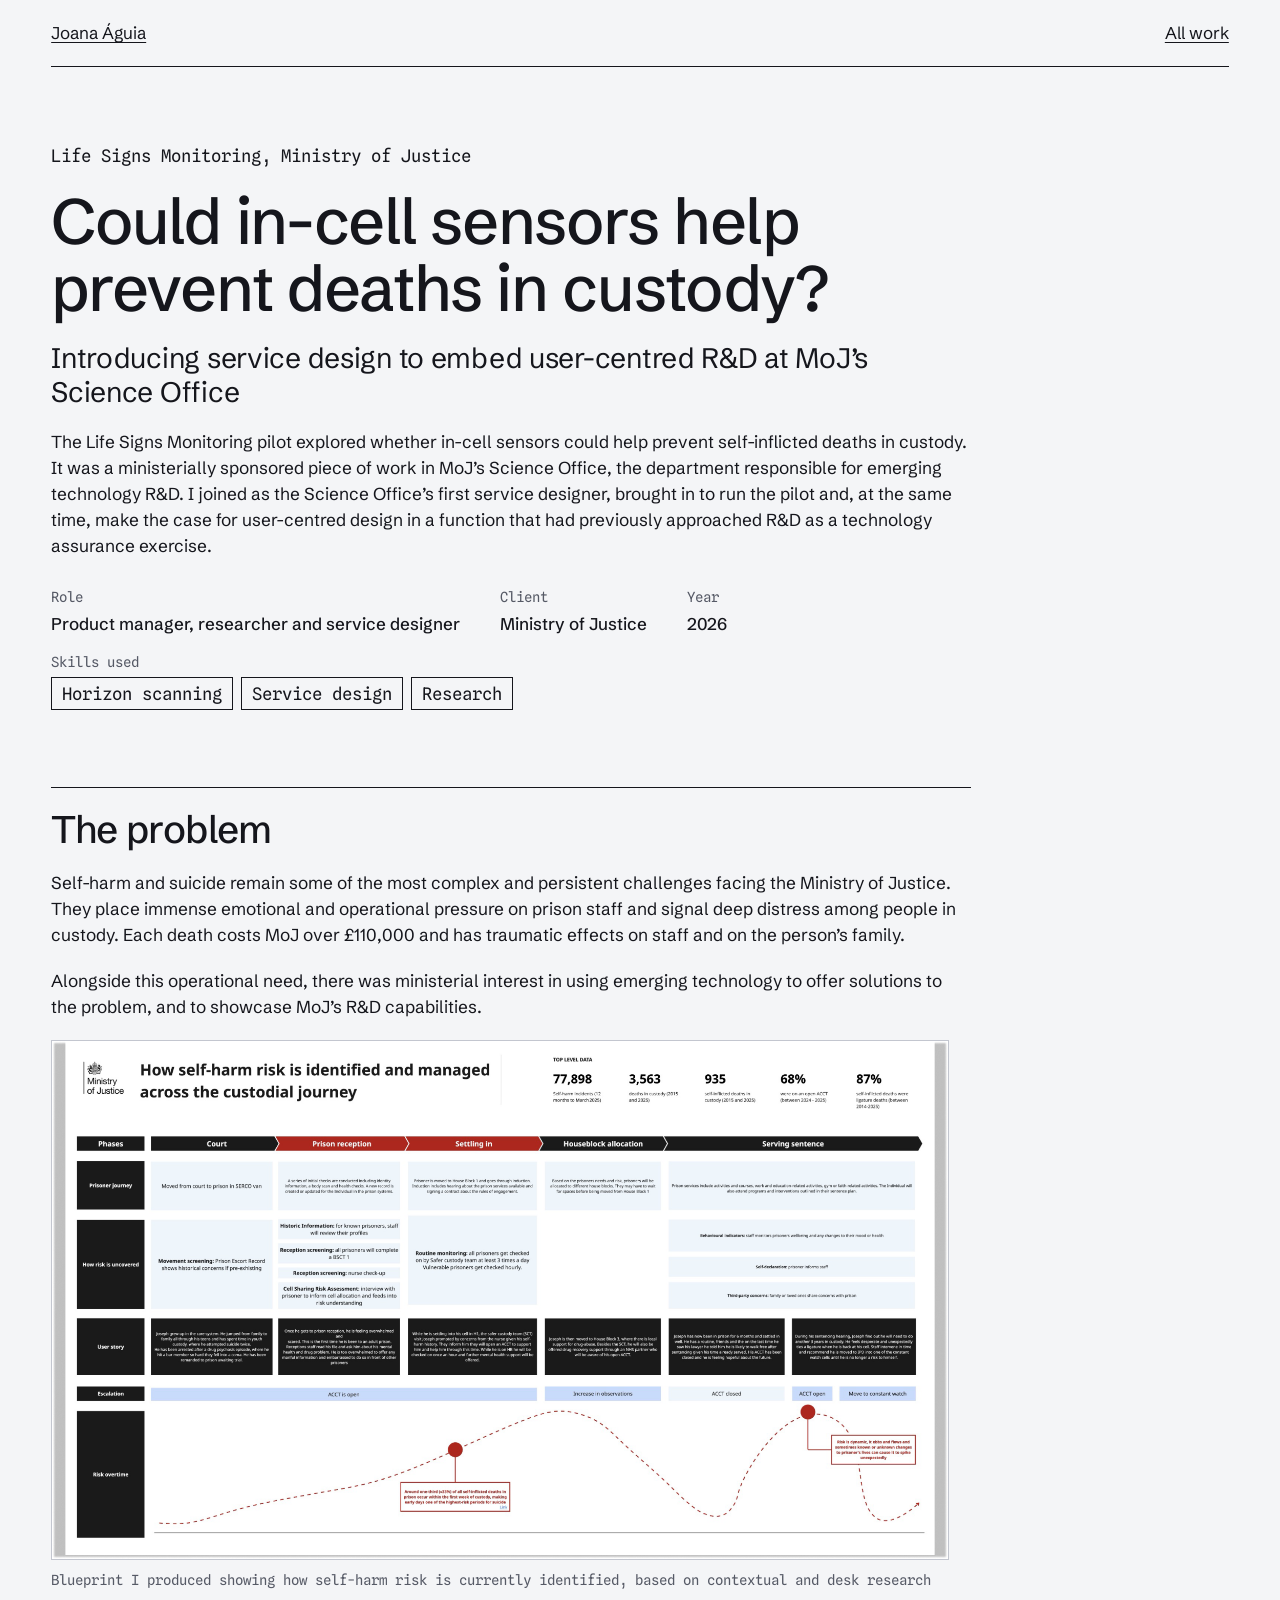
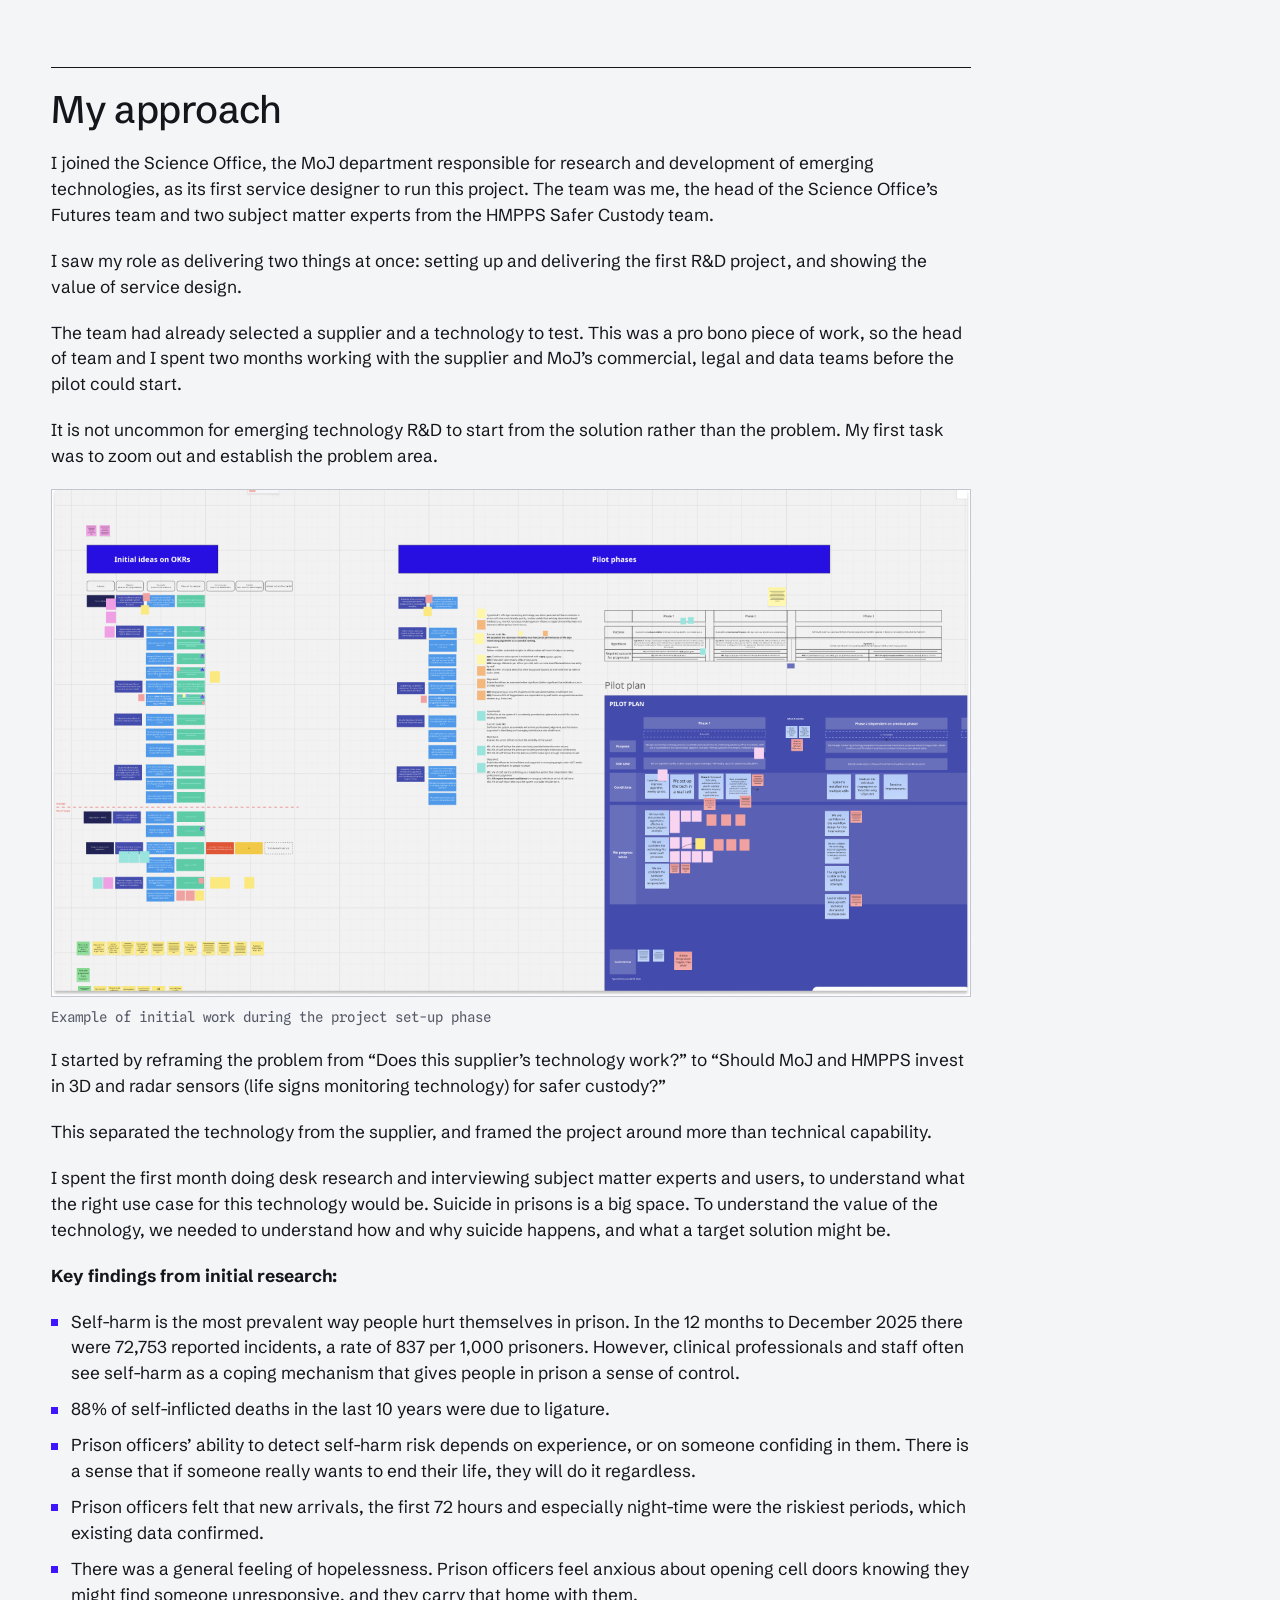
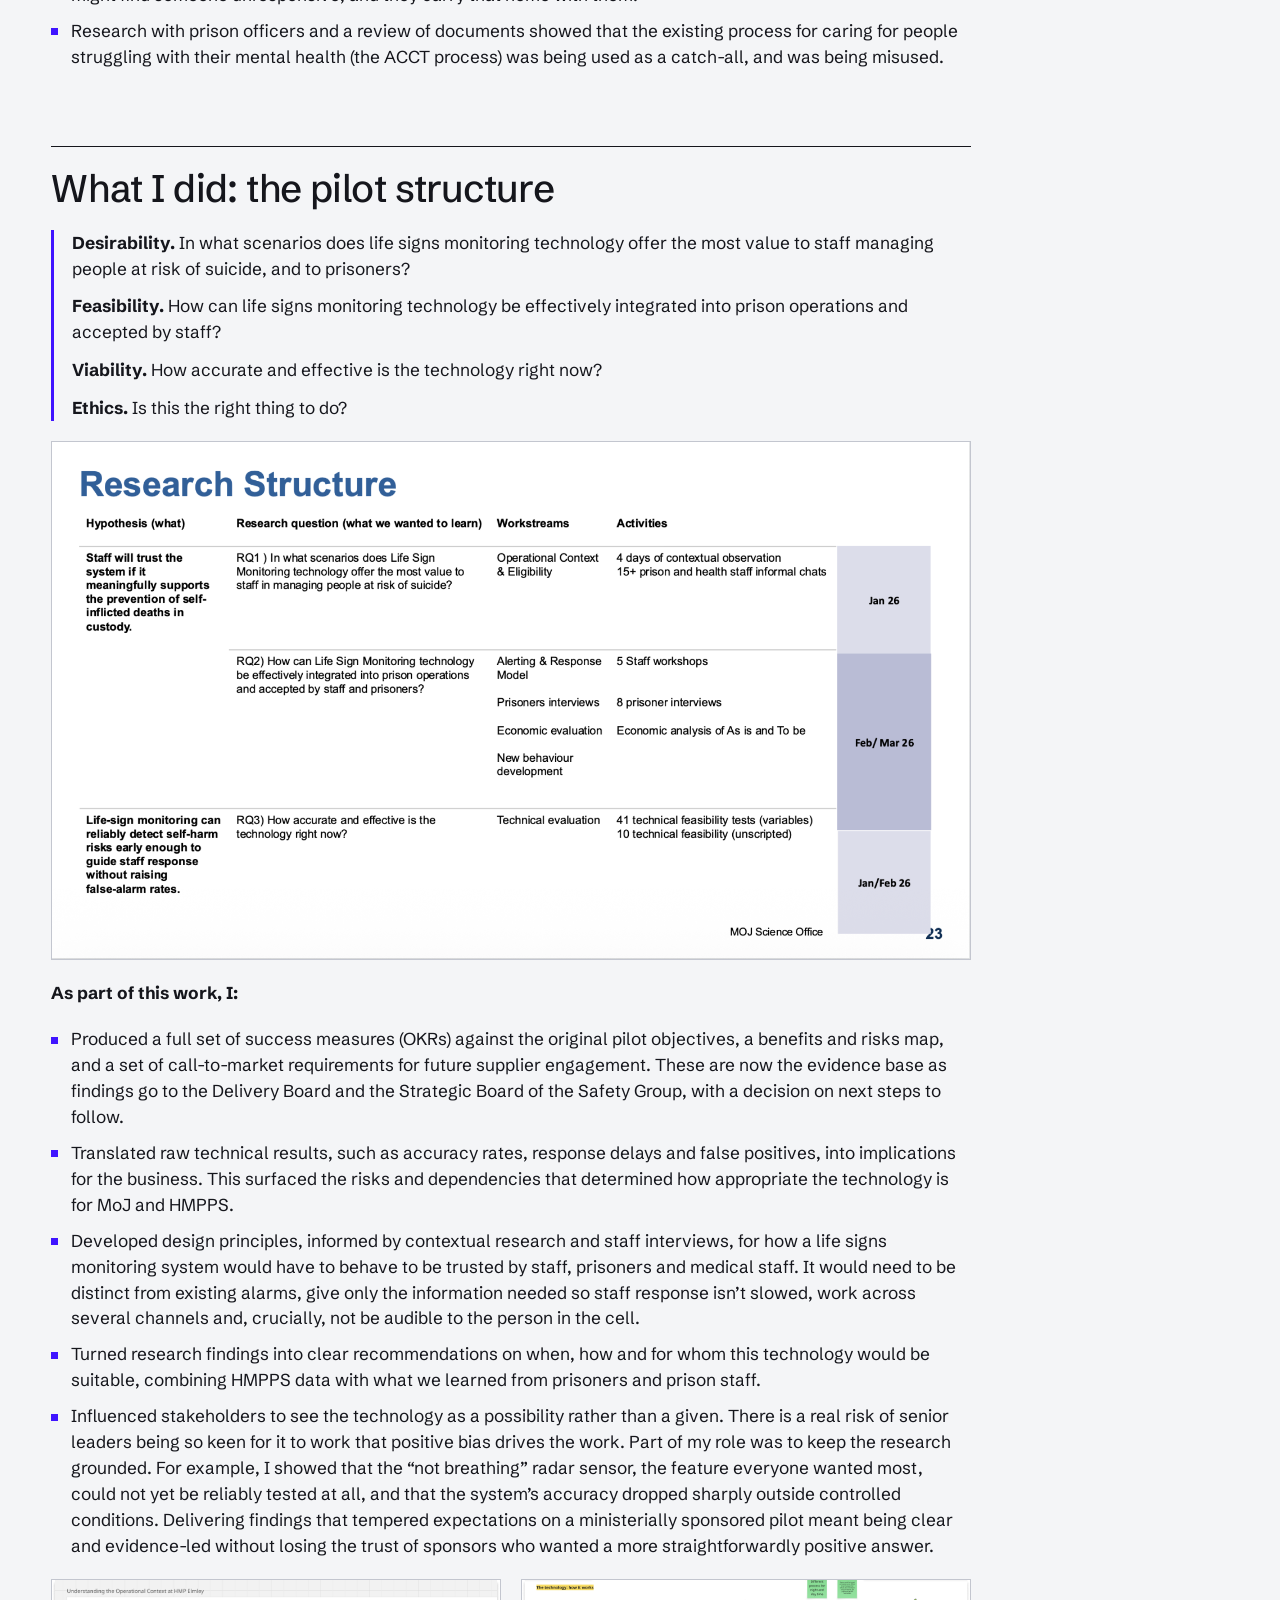
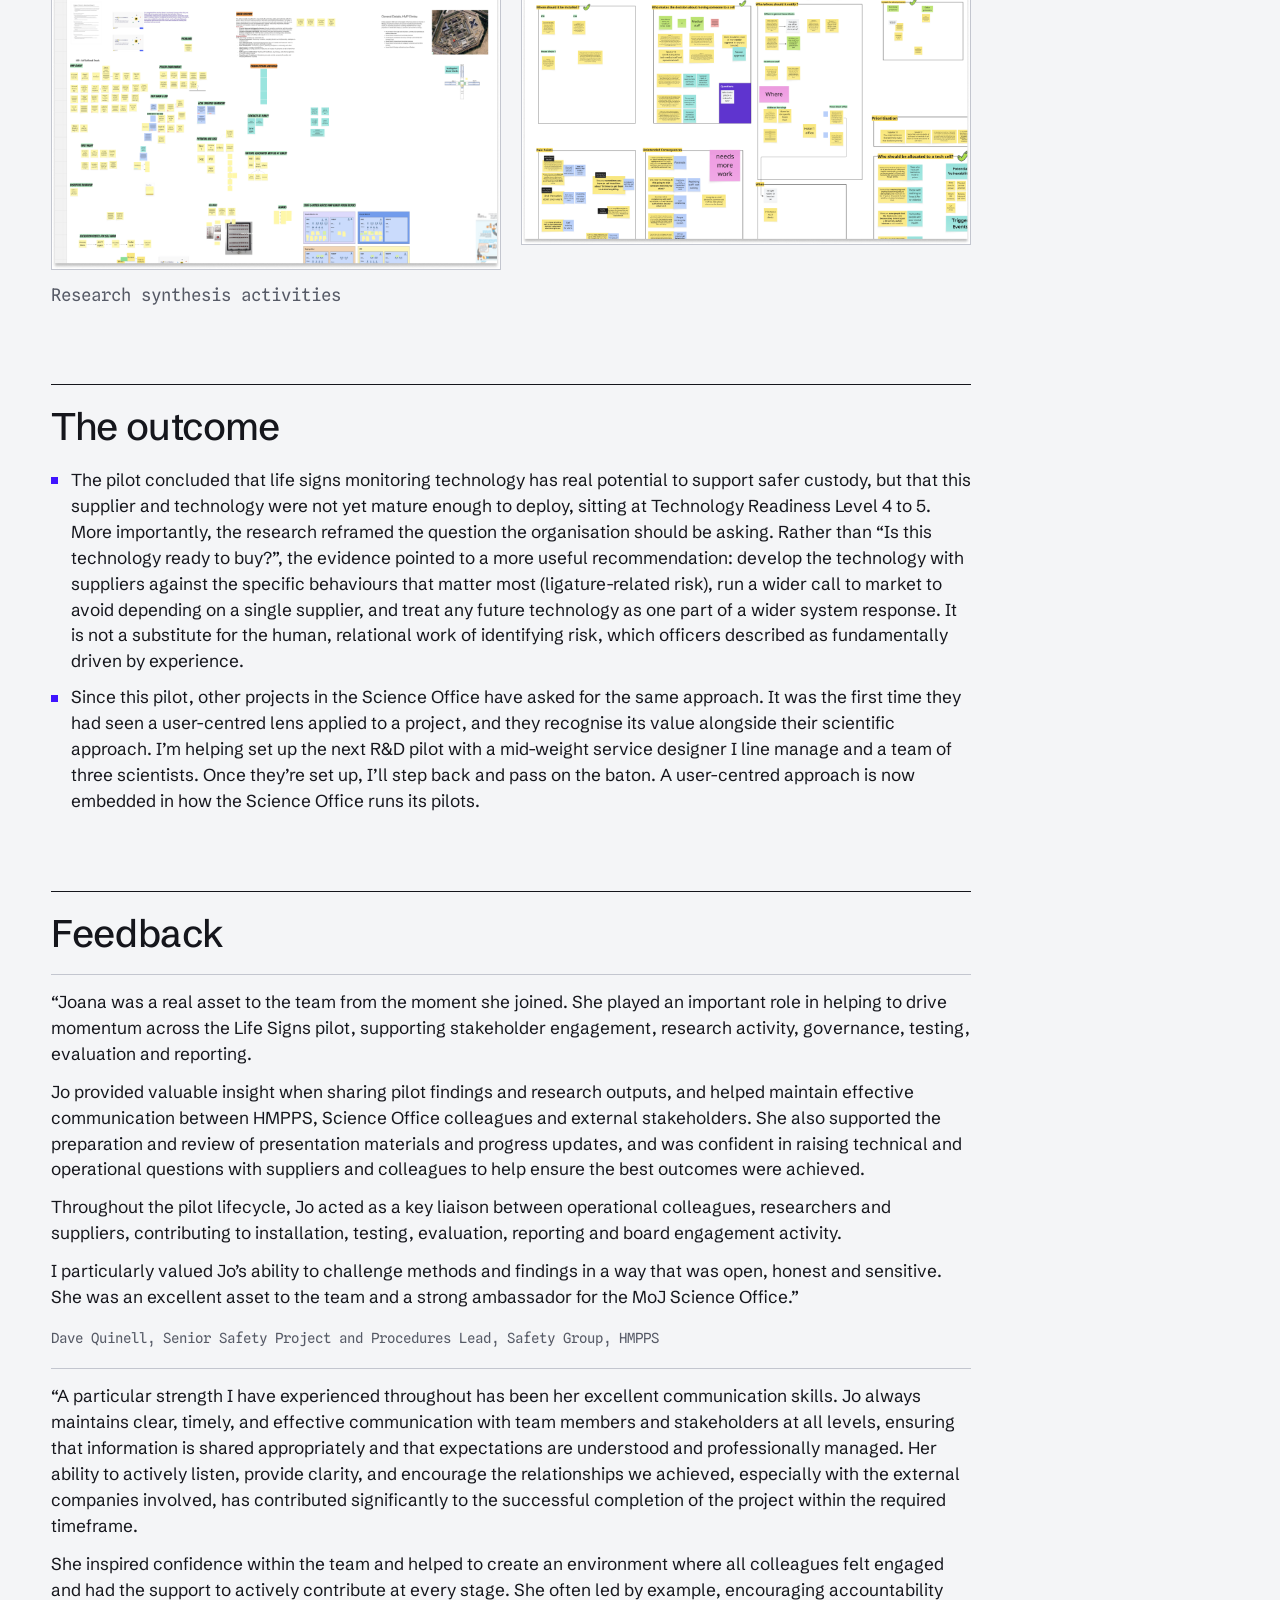
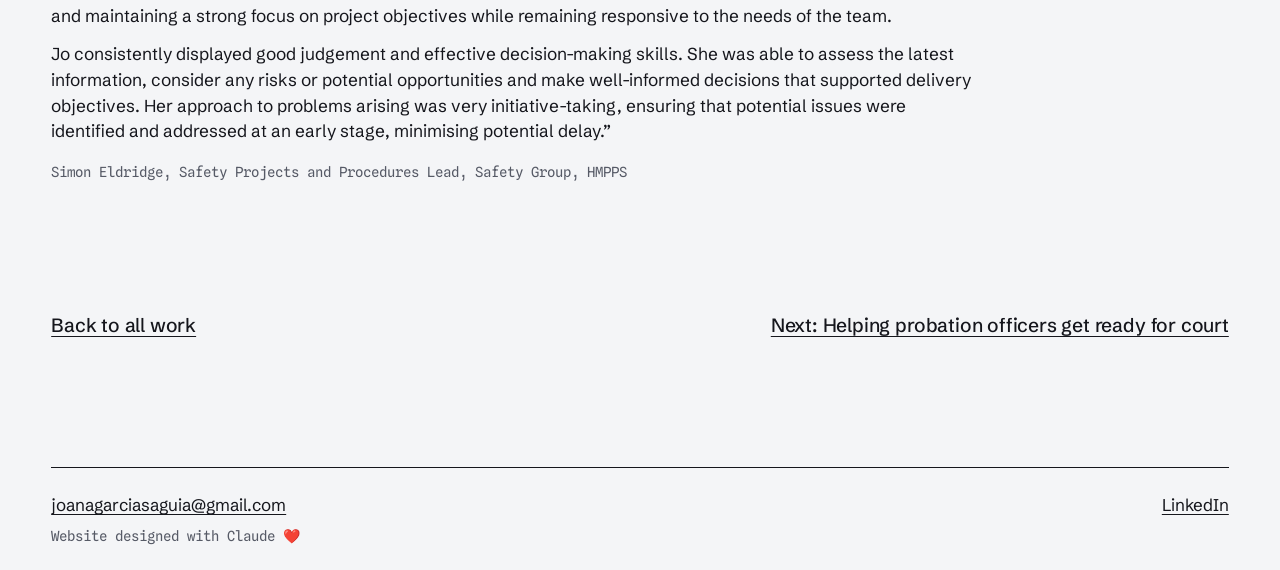
==== commit c81dc8d6: "Add availability line and footer credit Co-Authored-By: Claude Opus 5.5 <noreply@anthropic.com> Clau" ====
--- a/life-signs-monitoring.html
+++ b/life-signs-monitoring.html
@@ -133,6 +133,7 @@
   <footer id="contact">
     <a href="mailto:joanagarciasaguia@gmail.com">joanagarciasaguia@gmail.com</a>
     <a href="https://www.linkedin.com/in/joana-aguia">LinkedIn</a>
+    <p class="credit">Website designed with Claude ❤️</p>
   </footer>
 </div>
 
--- a/styles.css
+++ b/styles.css
@@ -93,6 +93,7 @@
 
 footer { margin-top: clamp(40px, 6vw, 80px); border-top: 1px solid var(--ink); padding-block: 24px; }
 footer a { overflow-wrap: anywhere; }
+.credit { flex: 1 1 100%; margin: 0; font: 400 14px/1.45 var(--mono); color: var(--muted); }
 
 @media (prefers-reduced-motion: reduce) {
   html { scroll-behavior: auto; }
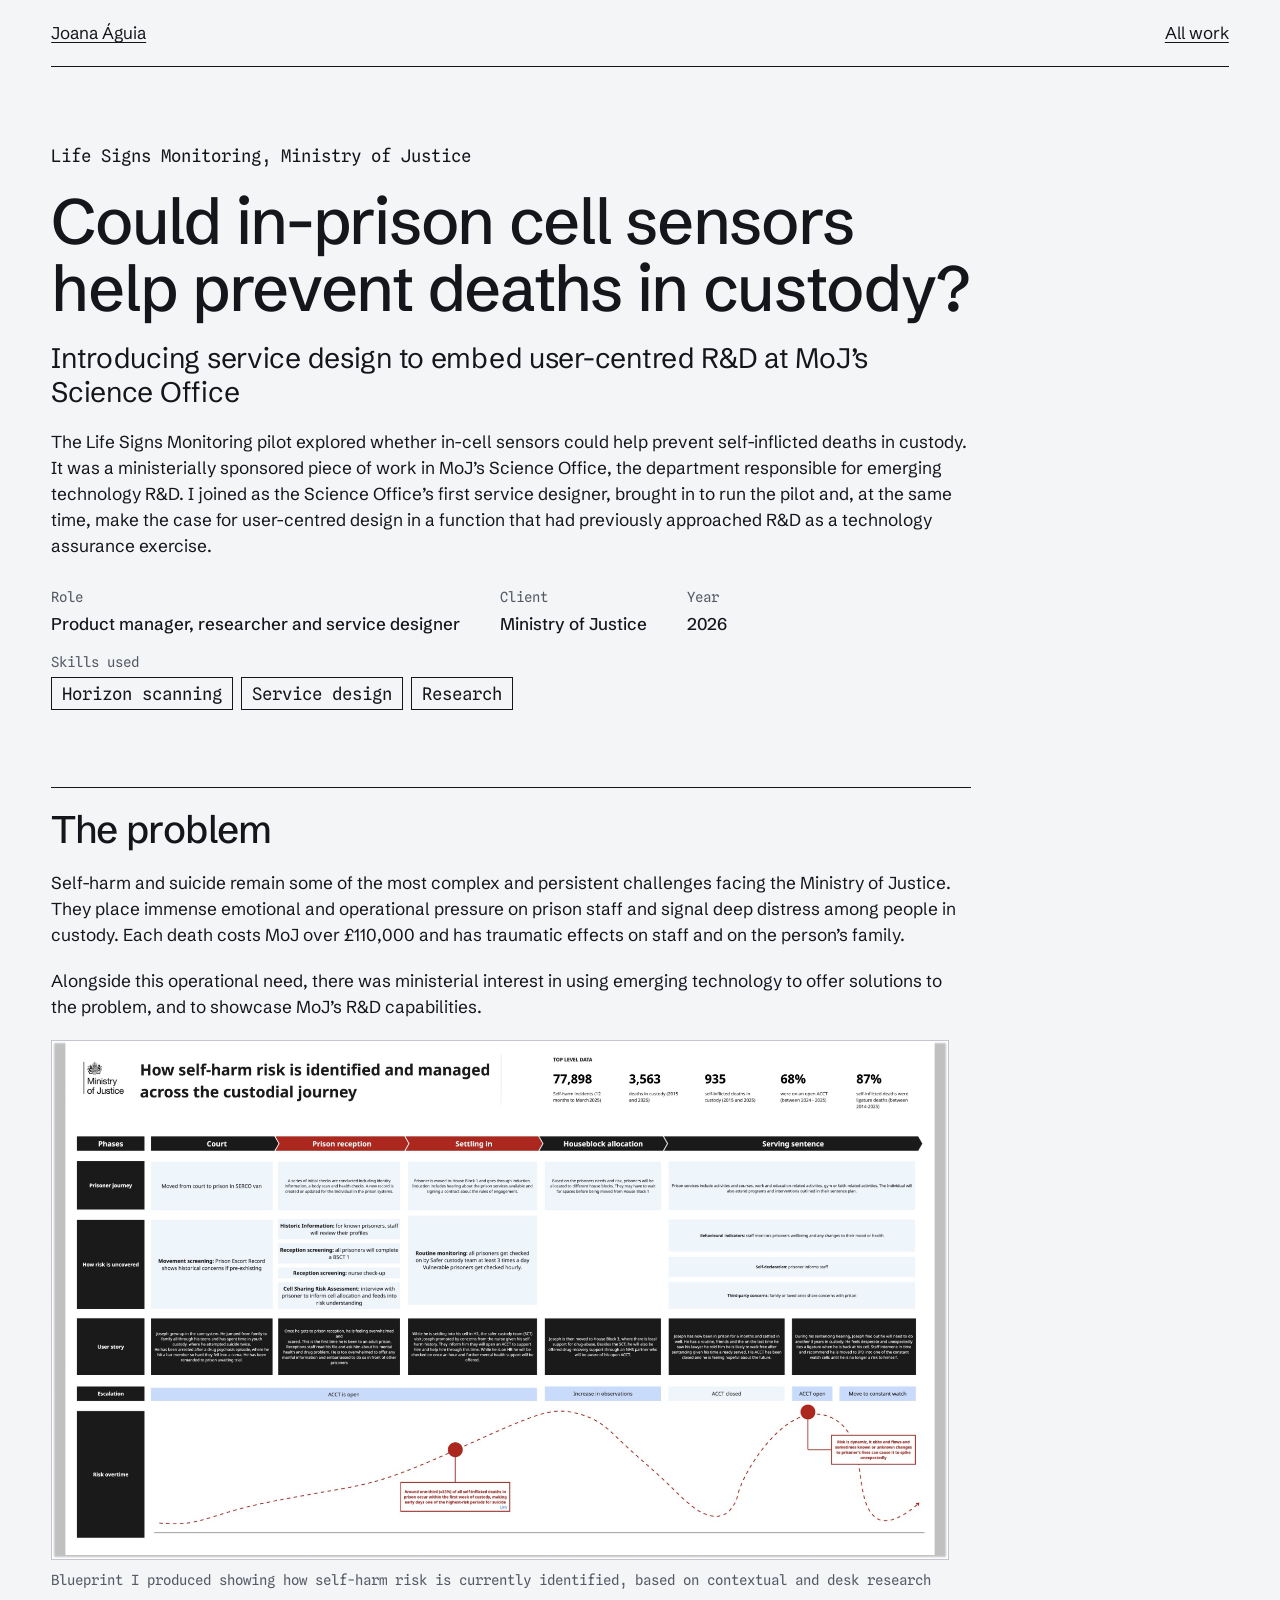
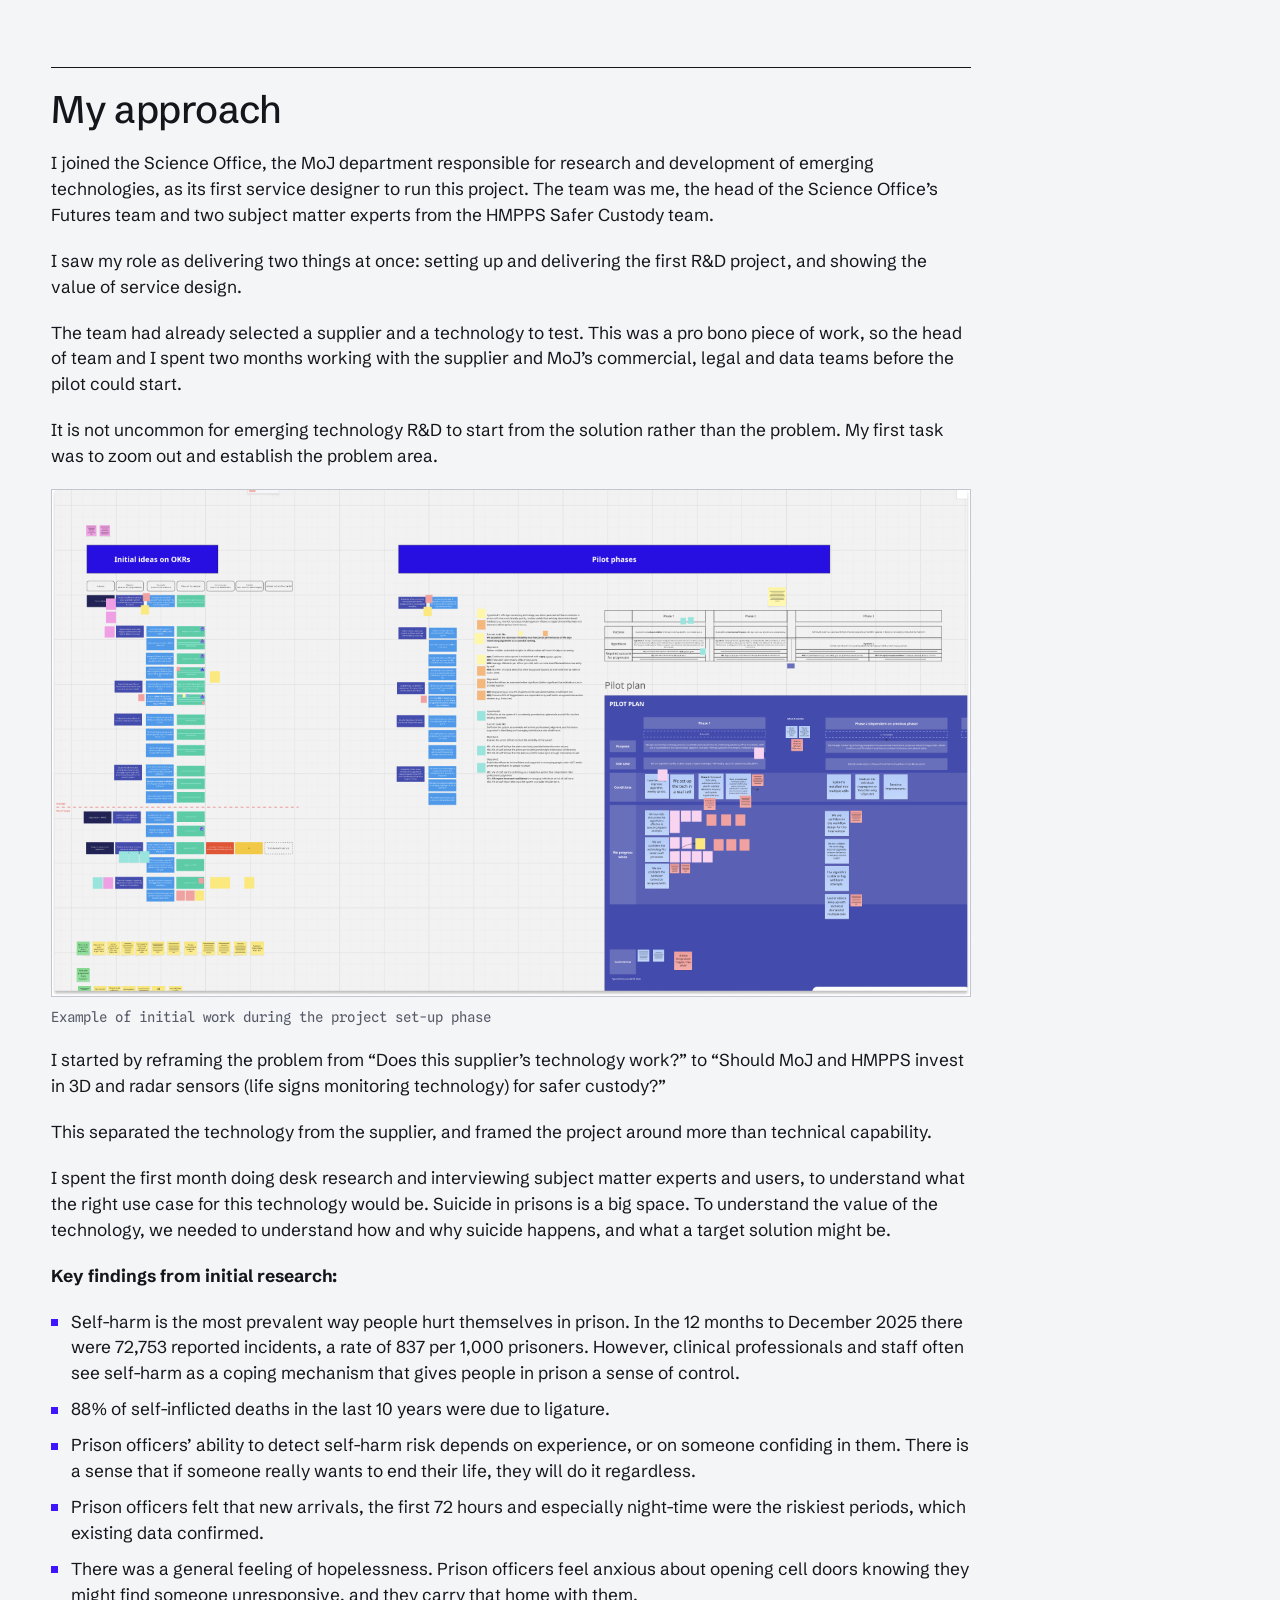
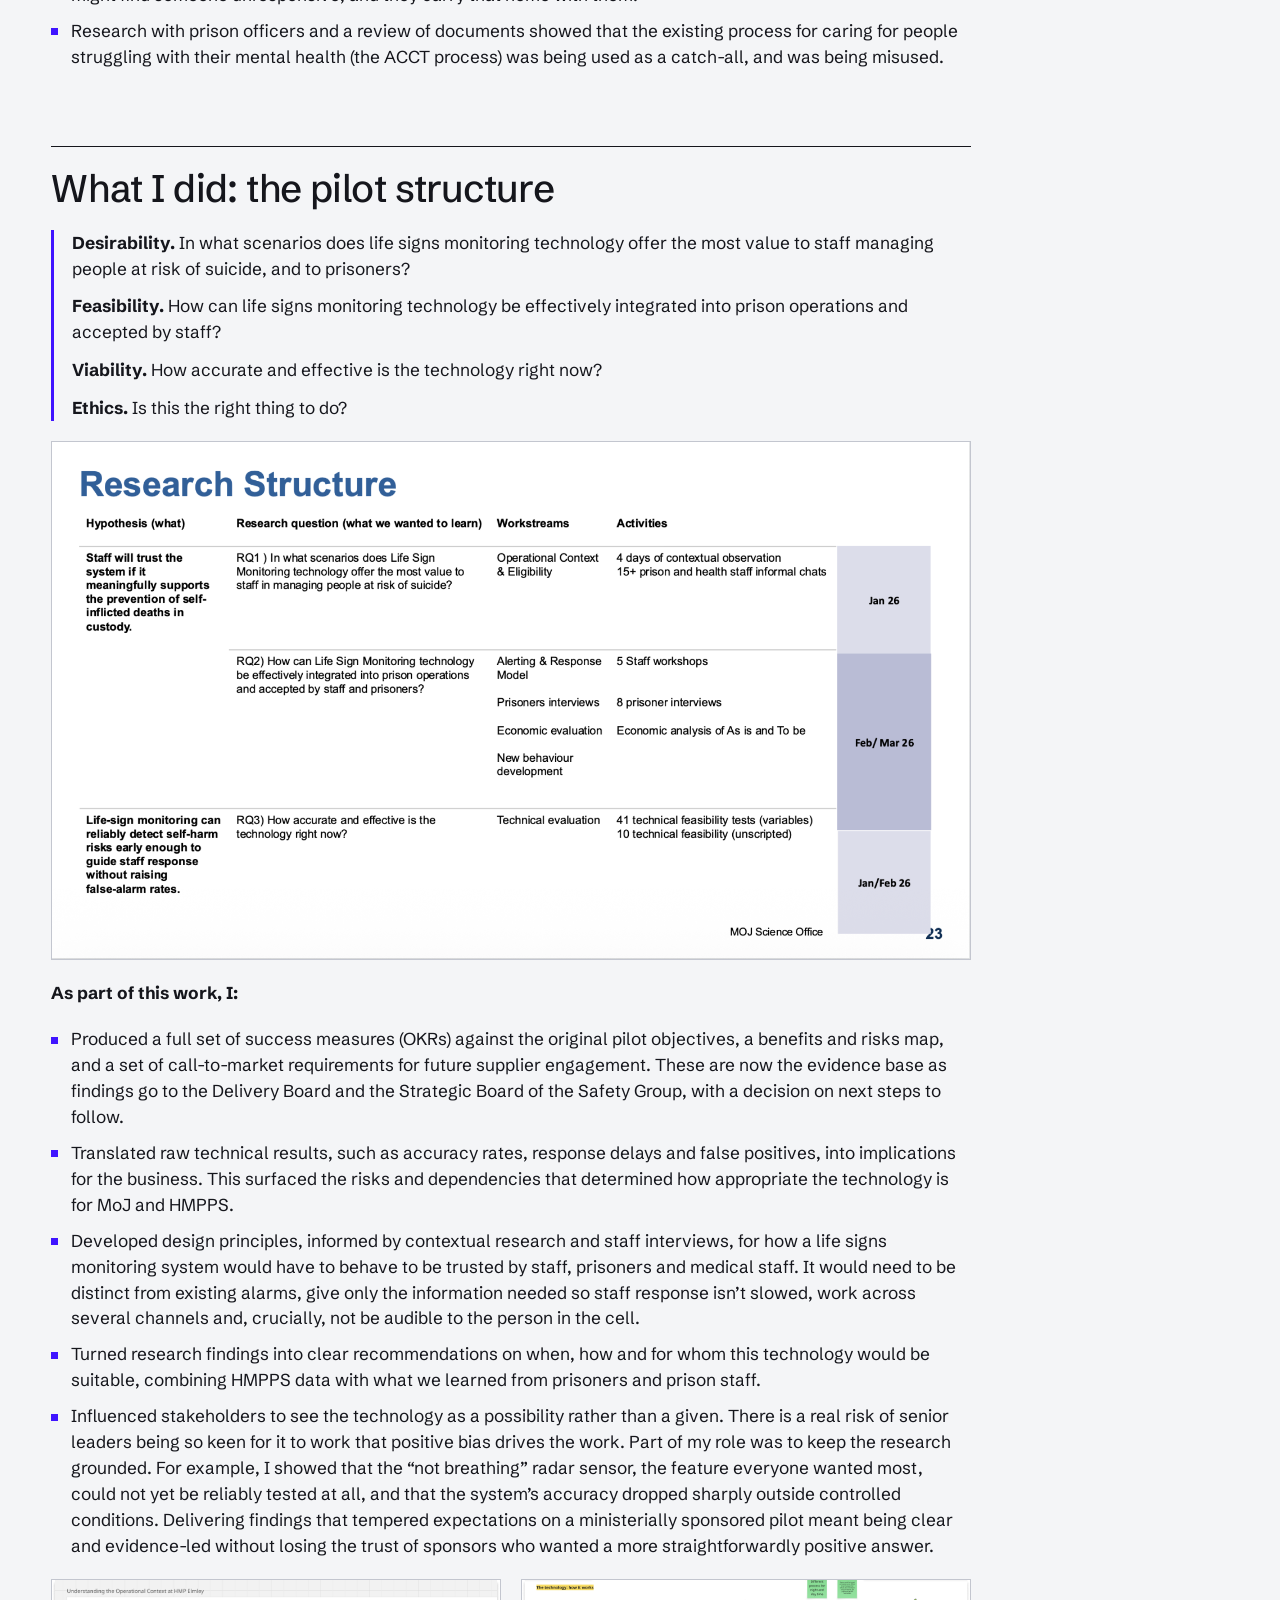
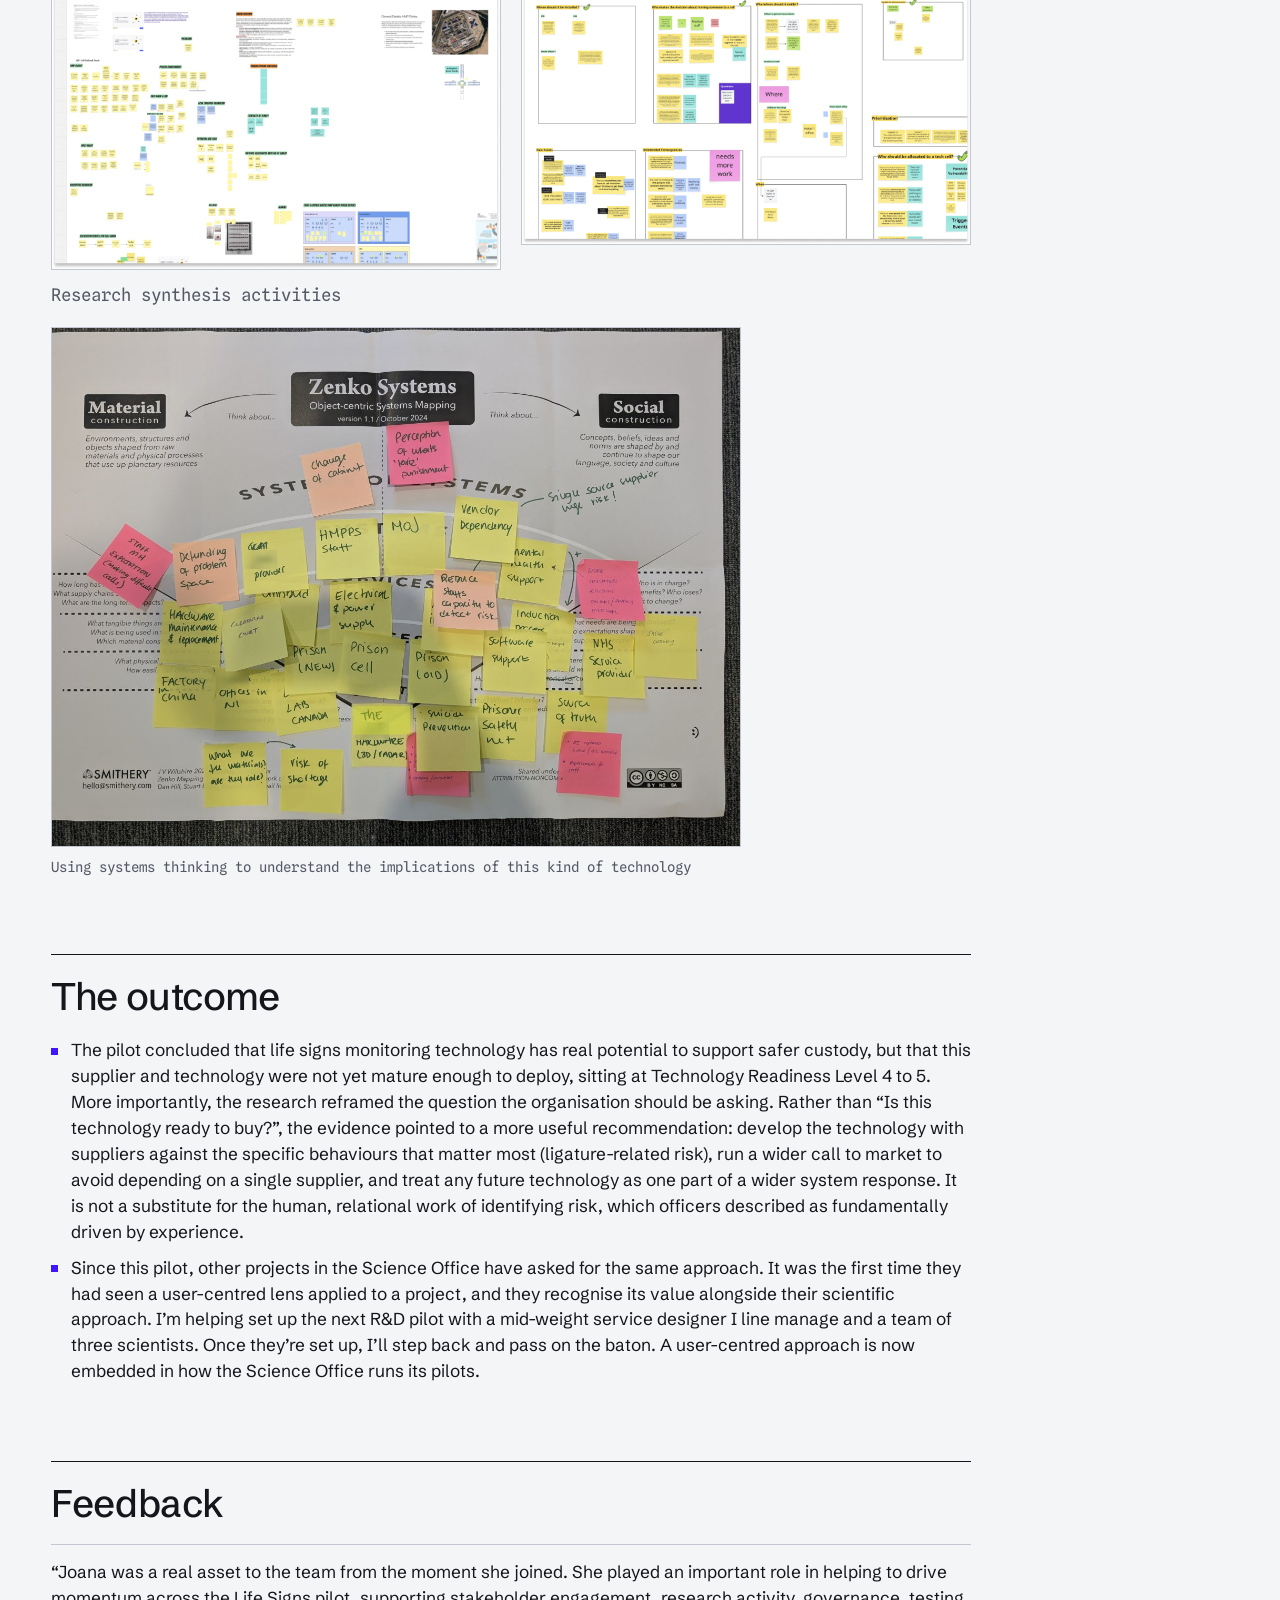
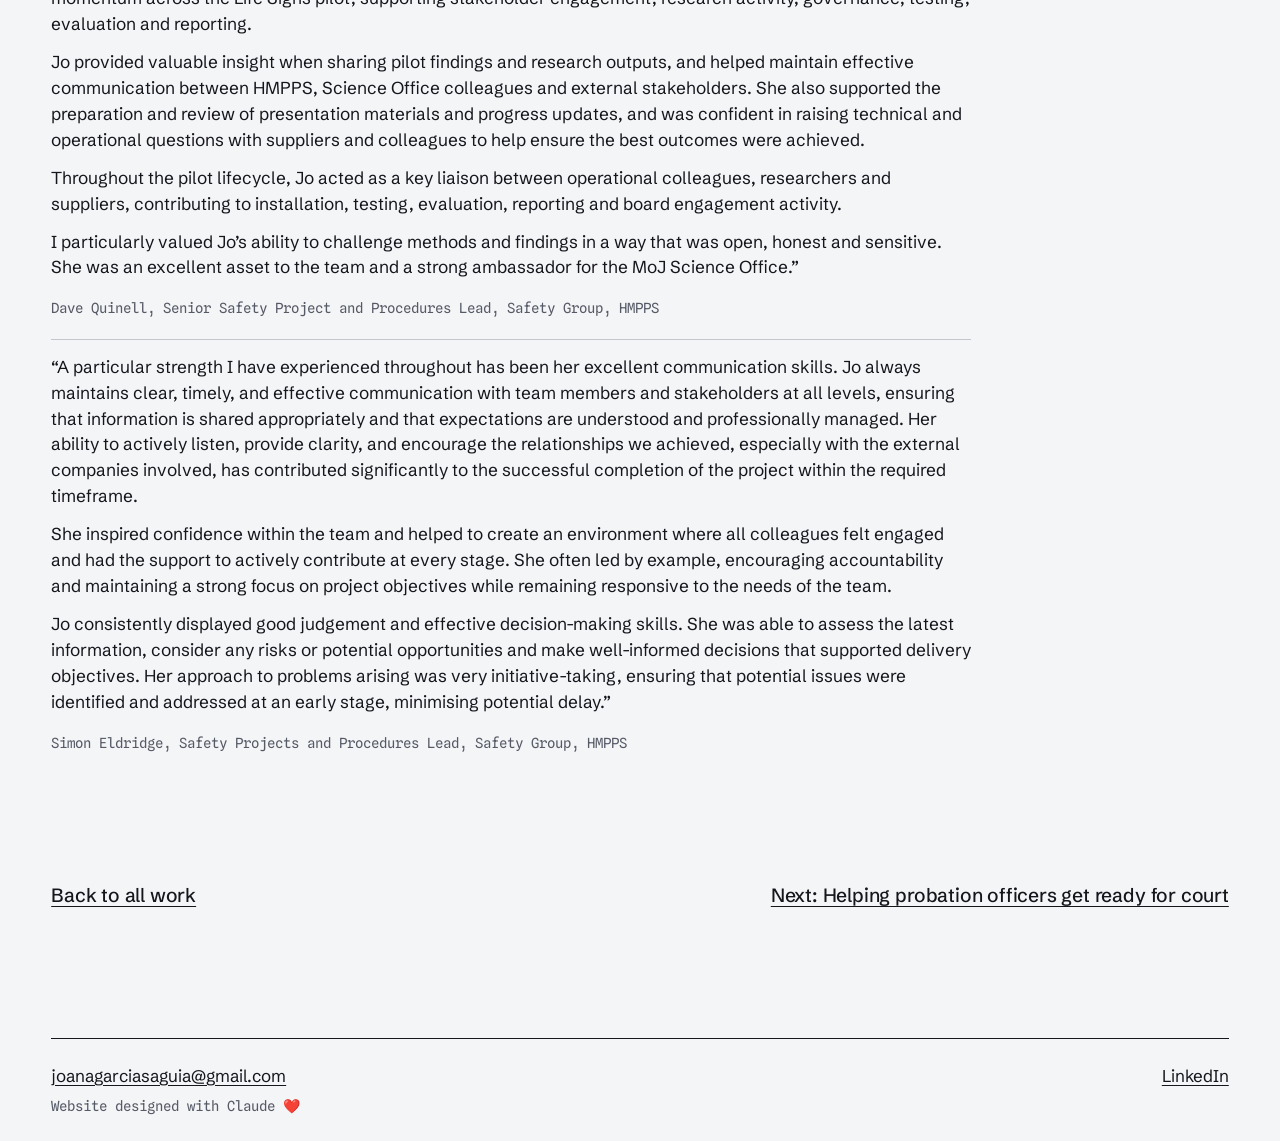
==== commit 3462aa76: "Retitle Life Signs case study and add systems thinking photo Co-Authored-By: Claude Opus 5.5 <norepl" ====
--- a/life-signs-monitoring.html
+++ b/life-signs-monitoring.html
@@ -3,9 +3,9 @@
 <head>
 <meta charset="utf-8">
 <meta name="viewport" content="width=device-width, initial-scale=1">
-<title>Could in-cell sensors help prevent deaths in custody? | Joana Águia</title>
+<title>Could in-prison cell sensors help prevent deaths in custody? | Joana Águia</title>
 <meta name="description" content="Introducing service design to embed user-centred R&D at the Ministry of Justice’s Science Office, through the Life Signs Monitoring pilot.">
-<meta property="og:title" content="Could in-cell sensors help prevent deaths in custody?">
+<meta property="og:title" content="Could in-prison cell sensors help prevent deaths in custody?">
 <meta property="og:description" content="Introducing service design to embed user-centred R&D at MoJ’s Science Office.">
 <meta property="og:type" content="article">
 <link rel="icon" href="data:image/svg+xml,%3Csvg xmlns='http://www.w3.org/2000/svg' viewBox='0 0 32 32'%3E%3Crect width='32' height='32' fill='%233f14ff'/%3E%3Cpath d='M6 26 16 6l10 20' fill='none' stroke='white' stroke-width='3'/%3E%3C/svg%3E">
@@ -24,7 +24,7 @@
   <main class="flow">
     <header class="flow-intro">
       <p class="mono">Life Signs Monitoring, Ministry of Justice</p>
-      <h1>Could in-cell sensors help prevent deaths in custody?</h1>
+      <h1>Could in-prison cell sensors help prevent deaths in custody?</h1>
       <p class="subtitle">Introducing service design to embed user-centred R&amp;D at MoJ’s Science Office</p>
       <p>The Life Signs Monitoring pilot explored whether in-cell sensors could help prevent self-inflicted deaths in custody. It was a ministerially sponsored piece of work in MoJ’s Science Office, the department responsible for emerging technology R&amp;D. I joined as the Science Office’s first service designer, brought in to run the pilot and, at the same time, make the case for user-centred design in a function that had previously approached R&amp;D as a technology assurance exercise.</p>
       <dl class="flow-facts">
@@ -97,6 +97,10 @@
         </figure>
       </div>
       <p class="mono figure-note">Research synthesis activities</p>
+      <figure class="cs-figure">
+        <a href="images/life-signs/systems-map.jpg"><img src="images/life-signs/systems-map.jpg" width="1308" height="985" loading="lazy" alt="A Zenko Systems object-centric systems mapping poster covered in handwritten sticky notes, such as vendor dependency, prison cell, HMPPS staff, mental health support, hardware maintenance and suicide prevention. A handwritten note warns that a single source supplier is a huge risk."></a>
+        <figcaption>Using systems thinking to understand the implications of this kind of technology</figcaption>
+      </figure>
     </section>
 
     <section>
